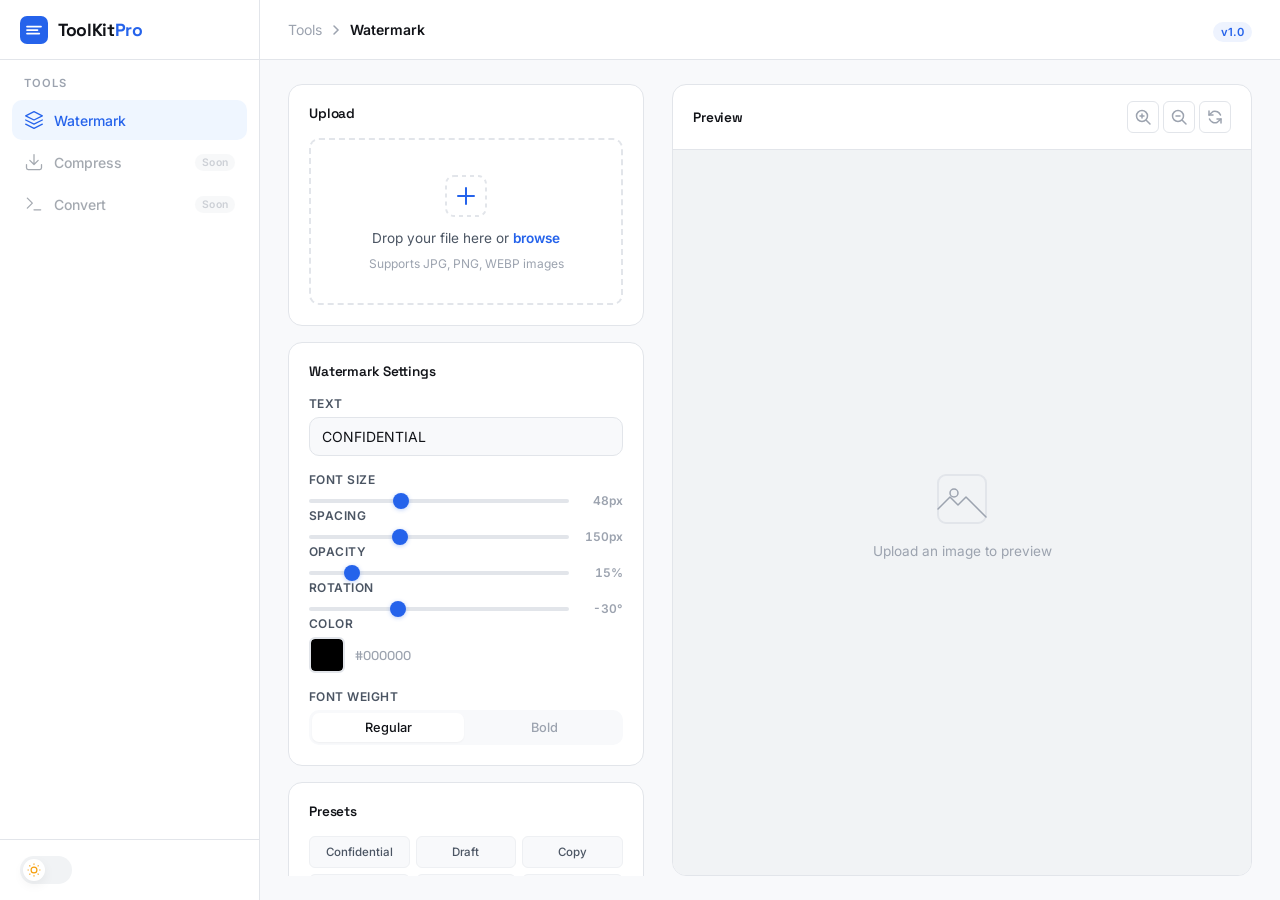
==== index.html @ 5432e4ca "Initial release: ToolKit Pro watermark dashboard - Dashboard layout with sidebar navigation for futu" ====
<!DOCTYPE html>
<html lang="en" data-theme="light">
<head>
    <meta charset="UTF-8">
    <meta name="viewport" content="width=device-width, initial-scale=1.0">
    <title>ToolKit Pro - Watermark Tool</title>
    <link rel="preconnect" href="https://fonts.googleapis.com">
    <link rel="preconnect" href="https://fonts.gstatic.com" crossorigin>
    <link href="https://fonts.googleapis.com/css2?family=Inter:wght@400;500;600;700&family=Space+Grotesk:wght@500;600;700&display=swap" rel="stylesheet">
    <link rel="stylesheet" href="styles.css">
    <link rel="icon" href="data:image/svg+xml,<svg xmlns='http://www.w3.org/2000/svg' viewBox='0 0 100 100'><text y='.9em' font-size='90'>T</text></svg>">
</head>
<body>
    <!-- Sidebar -->
    <aside class="sidebar" id="sidebar">
        <div class="sidebar-header">
            <div class="logo">
                <svg class="logo-icon" viewBox="0 0 32 32" fill="none">
                    <rect width="32" height="32" rx="8" fill="var(--accent)"/>
                    <path d="M8 12h16M8 16h12M8 20h14" stroke="#fff" stroke-width="2" stroke-linecap="round"/>
                </svg>
                <span class="logo-text">ToolKit<span class="logo-accent">Pro</span></span>
            </div>
            <button class="sidebar-toggle" id="sidebarToggle" aria-label="Toggle sidebar">
                <svg width="20" height="20" viewBox="0 0 20 20" fill="none">
                    <path d="M4 6h12M4 10h12M4 14h12" stroke="currentColor" stroke-width="1.5" stroke-linecap="round"/>
                </svg>
            </button>
        </div>

        <nav class="sidebar-nav">
            <div class="nav-section">
                <span class="nav-label">Tools</span>
                <a href="#" class="nav-item active" data-tool="watermark">
                    <svg class="nav-icon" viewBox="0 0 24 24" fill="none" stroke="currentColor" stroke-width="1.5">
                        <path d="M12 2L2 7l10 5 10-5-10-5zM2 17l10 5 10-5M2 12l10 5 10-5" stroke-linecap="round" stroke-linejoin="round"/>
                    </svg>
                    <span>Watermark</span>
                </a>
                <a href="#" class="nav-item disabled" data-tool="compress">
                    <svg class="nav-icon" viewBox="0 0 24 24" fill="none" stroke="currentColor" stroke-width="1.5">
                        <path d="M21 15v4a2 2 0 01-2 2H5a2 2 0 01-2-2v-4M7 10l5 5 5-5M12 15V3" stroke-linecap="round" stroke-linejoin="round"/>
                    </svg>
                    <span>Compress</span>
                    <span class="badge">Soon</span>
                </a>
                <a href="#" class="nav-item disabled" data-tool="convert">
                    <svg class="nav-icon" viewBox="0 0 24 24" fill="none" stroke="currentColor" stroke-width="1.5">
                        <path d="M4 17l6-6-6-6M12 19h8" stroke-linecap="round" stroke-linejoin="round"/>
                    </svg>
                    <span>Convert</span>
                    <span class="badge">Soon</span>
                </a>
            </div>
        </nav>

        <div class="sidebar-footer">
            <button class="theme-toggle" id="themeToggle" aria-label="Toggle dark mode">
                <div class="theme-toggle-track">
                    <div class="theme-toggle-thumb">
                        <svg class="sun-icon" viewBox="0 0 24 24" fill="none" stroke="currentColor" stroke-width="2">
                            <circle cx="12" cy="12" r="5"/>
                            <path d="M12 1v2M12 21v2M4.22 4.22l1.42 1.42M18.36 18.36l1.42 1.42M1 12h2M21 12h2M4.22 19.78l1.42-1.42M18.36 5.64l1.42-1.42"/>
                        </svg>
                        <svg class="moon-icon" viewBox="0 0 24 24" fill="none" stroke="currentColor" stroke-width="2">
                            <path d="M21 12.79A9 9 0 1111.21 3 7 7 0 0021 12.79z"/>
                        </svg>
                    </div>
                </div>
            </button>
        </div>
    </aside>

    <!-- Main Content -->
    <main class="main-content" id="mainContent">
        <!-- Top Bar -->
        <header class="topbar">
            <div class="topbar-left">
                <button class="mobile-menu" id="mobileMenu" aria-label="Open menu">
                    <svg width="24" height="24" viewBox="0 0 24 24" fill="none">
                        <path d="M3 7h18M3 12h18M3 17h18" stroke="currentColor" stroke-width="1.5" stroke-linecap="round"/>
                    </svg>
                </button>
                <div class="breadcrumb">
                    <span class="breadcrumb-muted">Tools</span>
                    <svg width="16" height="16" viewBox="0 0 16 16" fill="none">
                        <path d="M6 4l4 4-4 4" stroke="currentColor" stroke-width="1.5" stroke-linecap="round"/>
                    </svg>
                    <span class="breadcrumb-current">Watermark</span>
                </div>
            </div>
            <div class="topbar-right">
                <span class="version-badge">v1.0</span>
            </div>
        </header>

        <!-- Tool Content -->
        <div class="tool-content">
            <div class="tool-layout">
                <!-- Controls Panel -->
                <section class="controls-panel">
                    <div class="panel-card">
                        <h2 class="panel-title">Upload</h2>
                        <div class="upload-zone" id="uploadZone">
                            <input type="file" id="fileInput" accept="image/*,.pdf" hidden>
                            <svg class="upload-icon" viewBox="0 0 48 48" fill="none">
                                <rect x="4" y="4" width="40" height="40" rx="8" stroke="var(--border)" stroke-width="2" stroke-dasharray="4 4"/>
                                <path d="M24 16v16M16 24h16" stroke="var(--accent)" stroke-width="2" stroke-linecap="round"/>
                            </svg>
                            <p class="upload-text">Drop your file here or <span class="upload-link">browse</span></p>
                            <p class="upload-hint">Supports JPG, PNG, WEBP images</p>
                        </div>
                        <div class="file-info" id="fileInfo" style="display:none">
                            <div class="file-info-content">
                                <svg width="20" height="20" viewBox="0 0 20 20" fill="none">
                                    <rect x="3" y="1" width="14" height="18" rx="2" stroke="var(--accent)" stroke-width="1.5"/>
                                    <path d="M7 7h6M7 10h6M7 13h4" stroke="var(--text-muted)" stroke-width="1.2" stroke-linecap="round"/>
                                </svg>
                                <span class="file-name" id="fileName"></span>
                            </div>
                            <button class="file-remove" id="fileRemove" aria-label="Remove file">
                                <svg width="16" height="16" viewBox="0 0 16 16" fill="none">
                                    <path d="M4 4l8 8M12 4l-8 8" stroke="currentColor" stroke-width="1.5" stroke-linecap="round"/>
                                </svg>
                            </button>
                        </div>
                    </div>

                    <div class="panel-card">
                        <h2 class="panel-title">Watermark Settings</h2>

                        <div class="control-group">
                            <label class="control-label" for="wmText">Text</label>
                            <input type="text" id="wmText" class="control-input" value="CONFIDENTIAL" placeholder="Enter watermark text">
                        </div>

                        <div class="control-row">
                            <div class="control-group">
                                <label class="control-label" for="wmSize">Font Size</label>
                                <div class="range-wrapper">
                                    <input type="range" id="wmSize" class="control-range" min="10" max="120" value="48">
                                    <span class="range-value" id="wmSizeValue">48px</span>
                                </div>
                            </div>
                        </div>

                        <div class="control-row">
                            <div class="control-group">
                                <label class="control-label" for="wmPadding">Spacing</label>
                                <div class="range-wrapper">
                                    <input type="range" id="wmPadding" class="control-range" min="20" max="400" value="150">
                                    <span class="range-value" id="wmPaddingValue">150px</span>
                                </div>
                            </div>
                        </div>

                        <div class="control-row">
                            <div class="control-group">
                                <label class="control-label" for="wmOpacity">Opacity</label>
                                <div class="range-wrapper">
                                    <input type="range" id="wmOpacity" class="control-range" min="1" max="100" value="15">
                                    <span class="range-value" id="wmOpacityValue">15%</span>
                                </div>
                            </div>
                        </div>

                        <div class="control-row">
                            <div class="control-group">
                                <label class="control-label" for="wmRotation">Rotation</label>
                                <div class="range-wrapper">
                                    <input type="range" id="wmRotation" class="control-range" min="-90" max="90" value="-30">
                                    <span class="range-value" id="wmRotationValue">-30&#176;</span>
                                </div>
                            </div>
                        </div>

                        <div class="control-group">
                            <label class="control-label" for="wmColor">Color</label>
                            <div class="color-picker-row">
                                <input type="color" id="wmColor" class="control-color" value="#000000">
                                <span class="color-hex" id="wmColorHex">#000000</span>
                            </div>
                        </div>

                        <div class="control-group">
                            <label class="control-label">Font Weight</label>
                            <div class="toggle-group">
                                <button class="toggle-btn active" data-weight="normal">Regular</button>
                                <button class="toggle-btn" data-weight="bold">Bold</button>
                            </div>
                        </div>
                    </div>

                    <div class="panel-card">
                        <h2 class="panel-title">Presets</h2>
                        <div class="presets-grid">
                            <button class="preset-btn" data-text="CONFIDENTIAL" data-opacity="15" data-size="48">Confidential</button>
                            <button class="preset-btn" data-text="DRAFT" data-opacity="20" data-size="60">Draft</button>
                            <button class="preset-btn" data-text="COPY" data-opacity="12" data-size="40">Copy</button>
                            <button class="preset-btn" data-text="SAMPLE" data-opacity="18" data-size="50">Sample</button>
                            <button class="preset-btn" data-text="DO NOT COPY" data-opacity="15" data-size="36">Do Not Copy</button>
                            <button class="preset-btn" data-text="ORIGINAL" data-opacity="10" data-size="44">Original</button>
                        </div>
                    </div>

                    <button class="btn-primary" id="downloadBtn" disabled>
                        <svg width="18" height="18" viewBox="0 0 18 18" fill="none">
                            <path d="M9 2v10M5 8l4 4 4-4M3 14h12" stroke="currentColor" stroke-width="1.5" stroke-linecap="round" stroke-linejoin="round"/>
                        </svg>
                        Download Watermarked Image
                    </button>
                </section>

                <!-- Preview Panel -->
                <section class="preview-panel">
                    <div class="preview-header">
                        <h2 class="panel-title">Preview</h2>
                        <div class="preview-actions">
                            <button class="preview-action-btn" id="zoomIn" aria-label="Zoom in">
                                <svg width="18" height="18" viewBox="0 0 18 18" fill="none">
                                    <circle cx="8" cy="8" r="5.5" stroke="currentColor" stroke-width="1.5"/>
                                    <path d="M12.5 12.5L16 16M6 8h4M8 6v4" stroke="currentColor" stroke-width="1.5" stroke-linecap="round"/>
                                </svg>
                            </button>
                            <button class="preview-action-btn" id="zoomOut" aria-label="Zoom out">
                                <svg width="18" height="18" viewBox="0 0 18 18" fill="none">
                                    <circle cx="8" cy="8" r="5.5" stroke="currentColor" stroke-width="1.5"/>
                                    <path d="M12.5 12.5L16 16M6 8h4" stroke="currentColor" stroke-width="1.5" stroke-linecap="round"/>
                                </svg>
                            </button>
                            <button class="preview-action-btn" id="zoomReset" aria-label="Reset zoom">
                                <svg width="18" height="18" viewBox="0 0 18 18" fill="none">
                                    <path d="M3 3v4h4M15 15v-4h-4" stroke="currentColor" stroke-width="1.5" stroke-linecap="round" stroke-linejoin="round"/>
                                    <path d="M14.5 7A6 6 0 007 3.5L3 7M3.5 11A6 6 0 0011 14.5l4-3.5" stroke="currentColor" stroke-width="1.5" stroke-linecap="round" stroke-linejoin="round"/>
                                </svg>
                            </button>
                        </div>
                    </div>
                    <div class="preview-canvas-wrapper" id="previewWrapper">
                        <div class="preview-placeholder" id="previewPlaceholder">
                            <svg width="64" height="64" viewBox="0 0 64 64" fill="none">
                                <rect x="8" y="8" width="48" height="48" rx="8" stroke="var(--border)" stroke-width="2"/>
                                <circle cx="24" cy="26" r="4" stroke="var(--text-muted)" stroke-width="1.5"/>
                                <path d="M8 42l12-12 8 8 8-8 20 20" stroke="var(--text-muted)" stroke-width="1.5" stroke-linecap="round" stroke-linejoin="round"/>
                            </svg>
                            <p>Upload an image to preview</p>
                        </div>
                        <canvas id="previewCanvas" style="display:none"></canvas>
                    </div>
                </section>
            </div>
        </div>
    </main>

    <!-- Mobile overlay -->
    <div class="sidebar-overlay" id="sidebarOverlay"></div>

    <script src="app.js"></script>
</body>
</html>
---- styles.css ----
/* ============================================
   ToolKit Pro - Design System
   Typography: Inter + Space Grotesk
   Style: Minimalist, Clean, Accessible
   ============================================ */

/* --- CSS Custom Properties --- */
:root,
[data-theme="light"] {
    --bg: #FFFFFF;
    --bg-secondary: #F8F9FB;
    --bg-tertiary: #F1F3F5;
    --surface: #FFFFFF;
    --surface-hover: #F8F9FB;
    --border: #E2E5EA;
    --border-light: #EEF0F3;

    --text: #111318;
    --text-secondary: #4B5563;
    --text-muted: #9CA3AF;

    --accent: #2563EB;
    --accent-hover: #1D4ED8;
    --accent-light: #EFF6FF;
    --accent-muted: rgba(37, 99, 235, 0.08);

    --shadow-sm: 0 1px 2px rgba(0,0,0,0.04);
    --shadow-md: 0 4px 12px rgba(0,0,0,0.06);
    --shadow-lg: 0 8px 24px rgba(0,0,0,0.08);

    --radius-sm: 6px;
    --radius-md: 10px;
    --radius-lg: 14px;
    --radius-xl: 18px;

    --sidebar-width: 260px;
    --topbar-height: 60px;

    --checkerboard-light: #f0f0f0;
    --checkerboard-dark: #e0e0e0;
}

[data-theme="dark"] {
    --bg: #0F1117;
    --bg-secondary: #161820;
    --bg-tertiary: #1C1F28;
    --surface: #1C1F28;
    --surface-hover: #242733;
    --border: #2A2D38;
    --border-light: #22252E;

    --text: #F1F3F5;
    --text-secondary: #9CA3AF;
    --text-muted: #6B7280;

    --accent: #3B82F6;
    --accent-hover: #60A5FA;
    --accent-light: rgba(59, 130, 246, 0.12);
    --accent-muted: rgba(59, 130, 246, 0.06);

    --shadow-sm: 0 1px 2px rgba(0,0,0,0.2);
    --shadow-md: 0 4px 12px rgba(0,0,0,0.3);
    --shadow-lg: 0 8px 24px rgba(0,0,0,0.4);

    --checkerboard-light: #1a1d26;
    --checkerboard-dark: #15171f;
}

/* --- Reset & Base --- */
*, *::before, *::after {
    margin: 0;
    padding: 0;
    box-sizing: border-box;
}

html {
    font-size: 16px;
    -webkit-font-smoothing: antialiased;
    -moz-osx-font-smoothing: grayscale;
}

body {
    font-family: 'Inter', -apple-system, BlinkMacSystemFont, sans-serif;
    background: var(--bg);
    color: var(--text);
    display: flex;
    min-height: 100vh;
    transition: background 0.3s ease, color 0.3s ease;
    overflow-x: hidden;
}

/* --- Scrollbar --- */
::-webkit-scrollbar { width: 6px; }
::-webkit-scrollbar-track { background: transparent; }
::-webkit-scrollbar-thumb { background: var(--border); border-radius: 3px; }
::-webkit-scrollbar-thumb:hover { background: var(--text-muted); }

/* --- Sidebar --- */
.sidebar {
    width: var(--sidebar-width);
    height: 100vh;
    position: fixed;
    top: 0;
    left: 0;
    z-index: 100;
    background: var(--surface);
    border-right: 1px solid var(--border);
    display: flex;
    flex-direction: column;
    transition: transform 0.3s cubic-bezier(0.4, 0, 0.2, 1), background 0.3s ease;
}

.sidebar-header {
    height: var(--topbar-height);
    padding: 0 20px;
    display: flex;
    align-items: center;
    justify-content: space-between;
    border-bottom: 1px solid var(--border);
    flex-shrink: 0;
}

.logo {
    display: flex;
    align-items: center;
    gap: 10px;
}

.logo-icon {
    width: 28px;
    height: 28px;
    flex-shrink: 0;
}

.logo-text {
    font-family: 'Space Grotesk', sans-serif;
    font-weight: 700;
    font-size: 1.1rem;
    color: var(--text);
    letter-spacing: -0.02em;
}

.logo-accent {
    color: var(--accent);
}

.sidebar-toggle {
    display: none;
    background: none;
    border: none;
    color: var(--text-muted);
    cursor: pointer;
    padding: 4px;
    border-radius: var(--radius-sm);
    transition: color 0.2s;
}
.sidebar-toggle:hover { color: var(--text); }

/* --- Sidebar Nav --- */
.sidebar-nav {
    flex: 1;
    padding: 16px 12px;
    overflow-y: auto;
}

.nav-section {
    display: flex;
    flex-direction: column;
    gap: 2px;
}

.nav-label {
    font-size: 0.7rem;
    font-weight: 600;
    text-transform: uppercase;
    letter-spacing: 0.08em;
    color: var(--text-muted);
    padding: 0 12px;
    margin-bottom: 8px;
}

.nav-item {
    display: flex;
    align-items: center;
    gap: 10px;
    padding: 10px 12px;
    border-radius: var(--radius-md);
    color: var(--text-secondary);
    text-decoration: none;
    font-size: 0.875rem;
    font-weight: 500;
    transition: all 0.15s ease;
    position: relative;
}

.nav-item:hover {
    background: var(--surface-hover);
    color: var(--text);
}

.nav-item.active {
    background: var(--accent-light);
    color: var(--accent);
}

.nav-item.disabled {
    opacity: 0.5;
    pointer-events: none;
}

.nav-icon {
    width: 20px;
    height: 20px;
    flex-shrink: 0;
}

.badge {
    margin-left: auto;
    font-size: 0.65rem;
    font-weight: 600;
    padding: 2px 7px;
    border-radius: 20px;
    background: var(--bg-tertiary);
    color: var(--text-muted);
    letter-spacing: 0.02em;
}

/* --- Theme Toggle --- */
.sidebar-footer {
    padding: 16px 20px;
    border-top: 1px solid var(--border);
    flex-shrink: 0;
}

.theme-toggle {
    background: none;
    border: none;
    cursor: pointer;
    padding: 0;
    display: flex;
    align-items: center;
}

.theme-toggle-track {
    width: 52px;
    height: 28px;
    background: var(--bg-tertiary);
    border-radius: 14px;
    padding: 3px;
    transition: background 0.3s ease;
    position: relative;
}

.theme-toggle-thumb {
    width: 22px;
    height: 22px;
    background: var(--surface);
    border-radius: 50%;
    box-shadow: var(--shadow-md);
    transition: transform 0.4s cubic-bezier(0.34, 1.56, 0.64, 1);
    display: flex;
    align-items: center;
    justify-content: center;
    position: relative;
}

[data-theme="dark"] .theme-toggle-thumb {
    transform: translateX(24px);
}

[data-theme="dark"] .theme-toggle-track {
    background: var(--accent-light);
}

.sun-icon, .moon-icon {
    width: 14px;
    height: 14px;
    position: absolute;
    transition: opacity 0.3s ease, transform 0.4s cubic-bezier(0.34, 1.56, 0.64, 1);
}

.sun-icon {
    color: #F59E0B;
    opacity: 1;
    transform: rotate(0deg) scale(1);
}

.moon-icon {
    color: #3B82F6;
    opacity: 0;
    transform: rotate(-90deg) scale(0.5);
}

[data-theme="dark"] .sun-icon {
    opacity: 0;
    transform: rotate(90deg) scale(0.5);
}

[data-theme="dark"] .moon-icon {
    opacity: 1;
    transform: rotate(0deg) scale(1);
}

/* --- Main Content --- */
.main-content {
    flex: 1;
    margin-left: var(--sidebar-width);
    min-height: 100vh;
    display: flex;
    flex-direction: column;
    transition: margin-left 0.3s cubic-bezier(0.4, 0, 0.2, 1);
}

/* --- Top Bar --- */
.topbar {
    height: var(--topbar-height);
    padding: 0 28px;
    display: flex;
    align-items: center;
    justify-content: space-between;
    border-bottom: 1px solid var(--border);
    background: var(--surface);
    flex-shrink: 0;
    position: sticky;
    top: 0;
    z-index: 50;
    transition: background 0.3s ease;
}

.topbar-left {
    display: flex;
    align-items: center;
    gap: 12px;
}

.mobile-menu {
    display: none;
    background: none;
    border: none;
    color: var(--text);
    cursor: pointer;
    padding: 4px;
}

.breadcrumb {
    display: flex;
    align-items: center;
    gap: 6px;
    font-size: 0.875rem;
}

.breadcrumb-muted { color: var(--text-muted); }
.breadcrumb-current { color: var(--text); font-weight: 600; }
.breadcrumb svg { color: var(--text-muted); }

.version-badge {
    font-size: 0.7rem;
    font-weight: 600;
    padding: 3px 8px;
    border-radius: 20px;
    background: var(--accent-muted);
    color: var(--accent);
}

/* --- Tool Content --- */
.tool-content {
    flex: 1;
    padding: 24px 28px;
    background: var(--bg-secondary);
    transition: background 0.3s ease;
}

.tool-layout {
    display: grid;
    grid-template-columns: 360px 1fr;
    gap: 24px;
    max-width: 1440px;
    height: calc(100vh - var(--topbar-height) - 48px);
}

/* --- Panels --- */
.controls-panel {
    display: flex;
    flex-direction: column;
    gap: 16px;
    overflow-y: auto;
    padding-right: 4px;
}

.panel-card {
    background: var(--surface);
    border: 1px solid var(--border);
    border-radius: var(--radius-lg);
    padding: 20px;
    transition: background 0.3s ease, border-color 0.3s ease;
}

.panel-title {
    font-family: 'Space Grotesk', sans-serif;
    font-size: 0.85rem;
    font-weight: 600;
    color: var(--text);
    margin-bottom: 16px;
    letter-spacing: -0.01em;
}

/* --- Upload Zone --- */
.upload-zone {
    border: 2px dashed var(--border);
    border-radius: var(--radius-md);
    padding: 32px 20px;
    text-align: center;
    cursor: pointer;
    transition: all 0.2s ease;
    display: flex;
    flex-direction: column;
    align-items: center;
    gap: 10px;
}

.upload-zone:hover,
.upload-zone.drag-over {
    border-color: var(--accent);
    background: var(--accent-muted);
}

.upload-icon {
    width: 48px;
    height: 48px;
}

.upload-text {
    font-size: 0.85rem;
    color: var(--text-secondary);
}

.upload-link {
    color: var(--accent);
    font-weight: 600;
    cursor: pointer;
}

.upload-hint {
    font-size: 0.75rem;
    color: var(--text-muted);
}

/* --- File Info --- */
.file-info {
    display: flex;
    align-items: center;
    justify-content: space-between;
    padding: 12px 14px;
    background: var(--bg-secondary);
    border-radius: var(--radius-md);
    margin-top: 12px;
}

.file-info-content {
    display: flex;
    align-items: center;
    gap: 8px;
}

.file-name {
    font-size: 0.8rem;
    font-weight: 500;
    color: var(--text);
    max-width: 200px;
    overflow: hidden;
    text-overflow: ellipsis;
    white-space: nowrap;
}

.file-remove {
    background: none;
    border: none;
    color: var(--text-muted);
    cursor: pointer;
    padding: 4px;
    border-radius: var(--radius-sm);
    transition: color 0.15s;
    display: flex;
}
.file-remove:hover { color: var(--text); }

/* --- Controls --- */
.control-group {
    margin-bottom: 16px;
}

.control-group:last-child {
    margin-bottom: 0;
}

.control-label {
    display: block;
    font-size: 0.75rem;
    font-weight: 600;
    color: var(--text-secondary);
    margin-bottom: 6px;
    text-transform: uppercase;
    letter-spacing: 0.04em;
}

.control-input {
    width: 100%;
    padding: 10px 12px;
    font-size: 0.875rem;
    font-family: 'Inter', sans-serif;
    color: var(--text);
    background: var(--bg-secondary);
    border: 1px solid var(--border);
    border-radius: var(--radius-md);
    outline: none;
    transition: border-color 0.15s ease, box-shadow 0.15s ease;
}

.control-input:focus {
    border-color: var(--accent);
    box-shadow: 0 0 0 3px var(--accent-muted);
}

.control-input::placeholder {
    color: var(--text-muted);
}

/* --- Range Slider --- */
.range-wrapper {
    display: flex;
    align-items: center;
    gap: 12px;
}

.control-range {
    flex: 1;
    -webkit-appearance: none;
    appearance: none;
    height: 4px;
    background: var(--border);
    border-radius: 2px;
    outline: none;
    cursor: pointer;
}

.control-range::-webkit-slider-thumb {
    -webkit-appearance: none;
    width: 16px;
    height: 16px;
    border-radius: 50%;
    background: var(--accent);
    cursor: pointer;
    box-shadow: 0 1px 4px rgba(37, 99, 235, 0.3);
    transition: transform 0.15s ease;
}

.control-range::-webkit-slider-thumb:hover {
    transform: scale(1.15);
}

.control-range::-moz-range-thumb {
    width: 16px;
    height: 16px;
    border-radius: 50%;
    background: var(--accent);
    cursor: pointer;
    border: none;
    box-shadow: 0 1px 4px rgba(37, 99, 235, 0.3);
}

.range-value {
    font-size: 0.75rem;
    font-weight: 600;
    color: var(--text-muted);
    min-width: 42px;
    text-align: right;
    font-variant-numeric: tabular-nums;
}

/* --- Color Picker --- */
.color-picker-row {
    display: flex;
    align-items: center;
    gap: 10px;
}

.control-color {
    -webkit-appearance: none;
    appearance: none;
    width: 36px;
    height: 36px;
    border: 2px solid var(--border);
    border-radius: var(--radius-sm);
    cursor: pointer;
    padding: 0;
    background: none;
}

.control-color::-webkit-color-swatch-wrapper { padding: 0; }
.control-color::-webkit-color-swatch {
    border: none;
    border-radius: 4px;
}
.control-color::-moz-color-swatch {
    border: none;
    border-radius: 4px;
}

.color-hex {
    font-size: 0.8rem;
    font-weight: 500;
    color: var(--text-muted);
    font-family: 'Space Grotesk', monospace;
}

/* --- Toggle Group --- */
.toggle-group {
    display: flex;
    gap: 4px;
    background: var(--bg-secondary);
    padding: 3px;
    border-radius: var(--radius-md);
}

.toggle-btn {
    flex: 1;
    padding: 7px 14px;
    font-size: 0.8rem;
    font-weight: 500;
    font-family: 'Inter', sans-serif;
    color: var(--text-muted);
    background: none;
    border: none;
    border-radius: 7px;
    cursor: pointer;
    transition: all 0.15s ease;
}

.toggle-btn.active {
    background: var(--surface);
    color: var(--text);
    box-shadow: var(--shadow-sm);
}

.toggle-btn:hover:not(.active) {
    color: var(--text-secondary);
}

/* --- Presets --- */
.presets-grid {
    display: grid;
    grid-template-columns: repeat(3, 1fr);
    gap: 6px;
}

.preset-btn {
    padding: 8px 4px;
    font-size: 0.72rem;
    font-weight: 500;
    font-family: 'Inter', sans-serif;
    color: var(--text-secondary);
    background: var(--bg-secondary);
    border: 1px solid var(--border-light);
    border-radius: var(--radius-sm);
    cursor: pointer;
    transition: all 0.15s ease;
    white-space: nowrap;
}

.preset-btn:hover {
    border-color: var(--accent);
    color: var(--accent);
    background: var(--accent-muted);
}

/* --- Primary Button --- */
.btn-primary {
    width: 100%;
    padding: 14px 20px;
    font-size: 0.875rem;
    font-weight: 600;
    font-family: 'Inter', sans-serif;
    color: #FFFFFF;
    background: var(--accent);
    border: none;
    border-radius: var(--radius-md);
    cursor: pointer;
    display: flex;
    align-items: center;
    justify-content: center;
    gap: 8px;
    transition: all 0.2s ease;
    box-shadow: 0 2px 8px rgba(37, 99, 235, 0.25);
}

.btn-primary:hover:not(:disabled) {
    background: var(--accent-hover);
    box-shadow: 0 4px 14px rgba(37, 99, 235, 0.35);
    transform: translateY(-1px);
}

.btn-primary:active:not(:disabled) {
    transform: translateY(0);
}

.btn-primary:disabled {
    opacity: 0.4;
    cursor: not-allowed;
    box-shadow: none;
}

/* --- Preview Panel --- */
.preview-panel {
    background: var(--surface);
    border: 1px solid var(--border);
    border-radius: var(--radius-lg);
    display: flex;
    flex-direction: column;
    overflow: hidden;
    transition: background 0.3s ease, border-color 0.3s ease;
}

.preview-header {
    display: flex;
    align-items: center;
    justify-content: space-between;
    padding: 16px 20px;
    border-bottom: 1px solid var(--border);
}

.preview-header .panel-title {
    margin-bottom: 0;
}

.preview-actions {
    display: flex;
    gap: 4px;
}

.preview-action-btn {
    padding: 6px;
    background: none;
    border: 1px solid var(--border);
    border-radius: var(--radius-sm);
    color: var(--text-muted);
    cursor: pointer;
    display: flex;
    transition: all 0.15s ease;
}

.preview-action-btn:hover {
    color: var(--text);
    border-color: var(--text-muted);
}

.preview-canvas-wrapper {
    flex: 1;
    display: flex;
    align-items: center;
    justify-content: center;
    overflow: auto;
    background: var(--bg-tertiary);
    position: relative;
    min-height: 300px;
}

.preview-placeholder {
    display: flex;
    flex-direction: column;
    align-items: center;
    gap: 12px;
    color: var(--text-muted);
    font-size: 0.85rem;
}

#previewCanvas {
    max-width: 100%;
    max-height: 100%;
    object-fit: contain;
    transition: transform 0.2s ease;
}

/* --- Mobile Overlay --- */
.sidebar-overlay {
    display: none;
    position: fixed;
    inset: 0;
    background: rgba(0,0,0,0.4);
    z-index: 90;
    backdrop-filter: blur(2px);
}

.sidebar-overlay.active {
    display: block;
}

/* --- Responsive --- */
@media (max-width: 1100px) {
    .tool-layout {
        grid-template-columns: 320px 1fr;
    }
}

@media (max-width: 900px) {
    .tool-layout {
        grid-template-columns: 1fr;
        height: auto;
    }

    .preview-panel {
        min-height: 400px;
    }
}

@media (max-width: 768px) {
    .sidebar {
        transform: translateX(-100%);
    }

    .sidebar.open {
        transform: translateX(0);
    }

    .sidebar-overlay.active {
        display: block;
    }

    .main-content {
        margin-left: 0;
    }

    .mobile-menu {
        display: flex;
    }

    .tool-content {
        padding: 16px;
    }

    .topbar {
        padding: 0 16px;
    }

    .tool-layout {
        gap: 16px;
    }
}

@media (max-width: 480px) {
    .presets-grid {
        grid-template-columns: repeat(2, 1fr);
    }
}

/* --- Animations --- */
@keyframes fadeIn {
    from { opacity: 0; transform: translateY(8px); }
    to { opacity: 1; transform: translateY(0); }
}

.panel-card {
    animation: fadeIn 0.3s ease both;
}

.panel-card:nth-child(2) { animation-delay: 0.05s; }
.panel-card:nth-child(3) { animation-delay: 0.1s; }
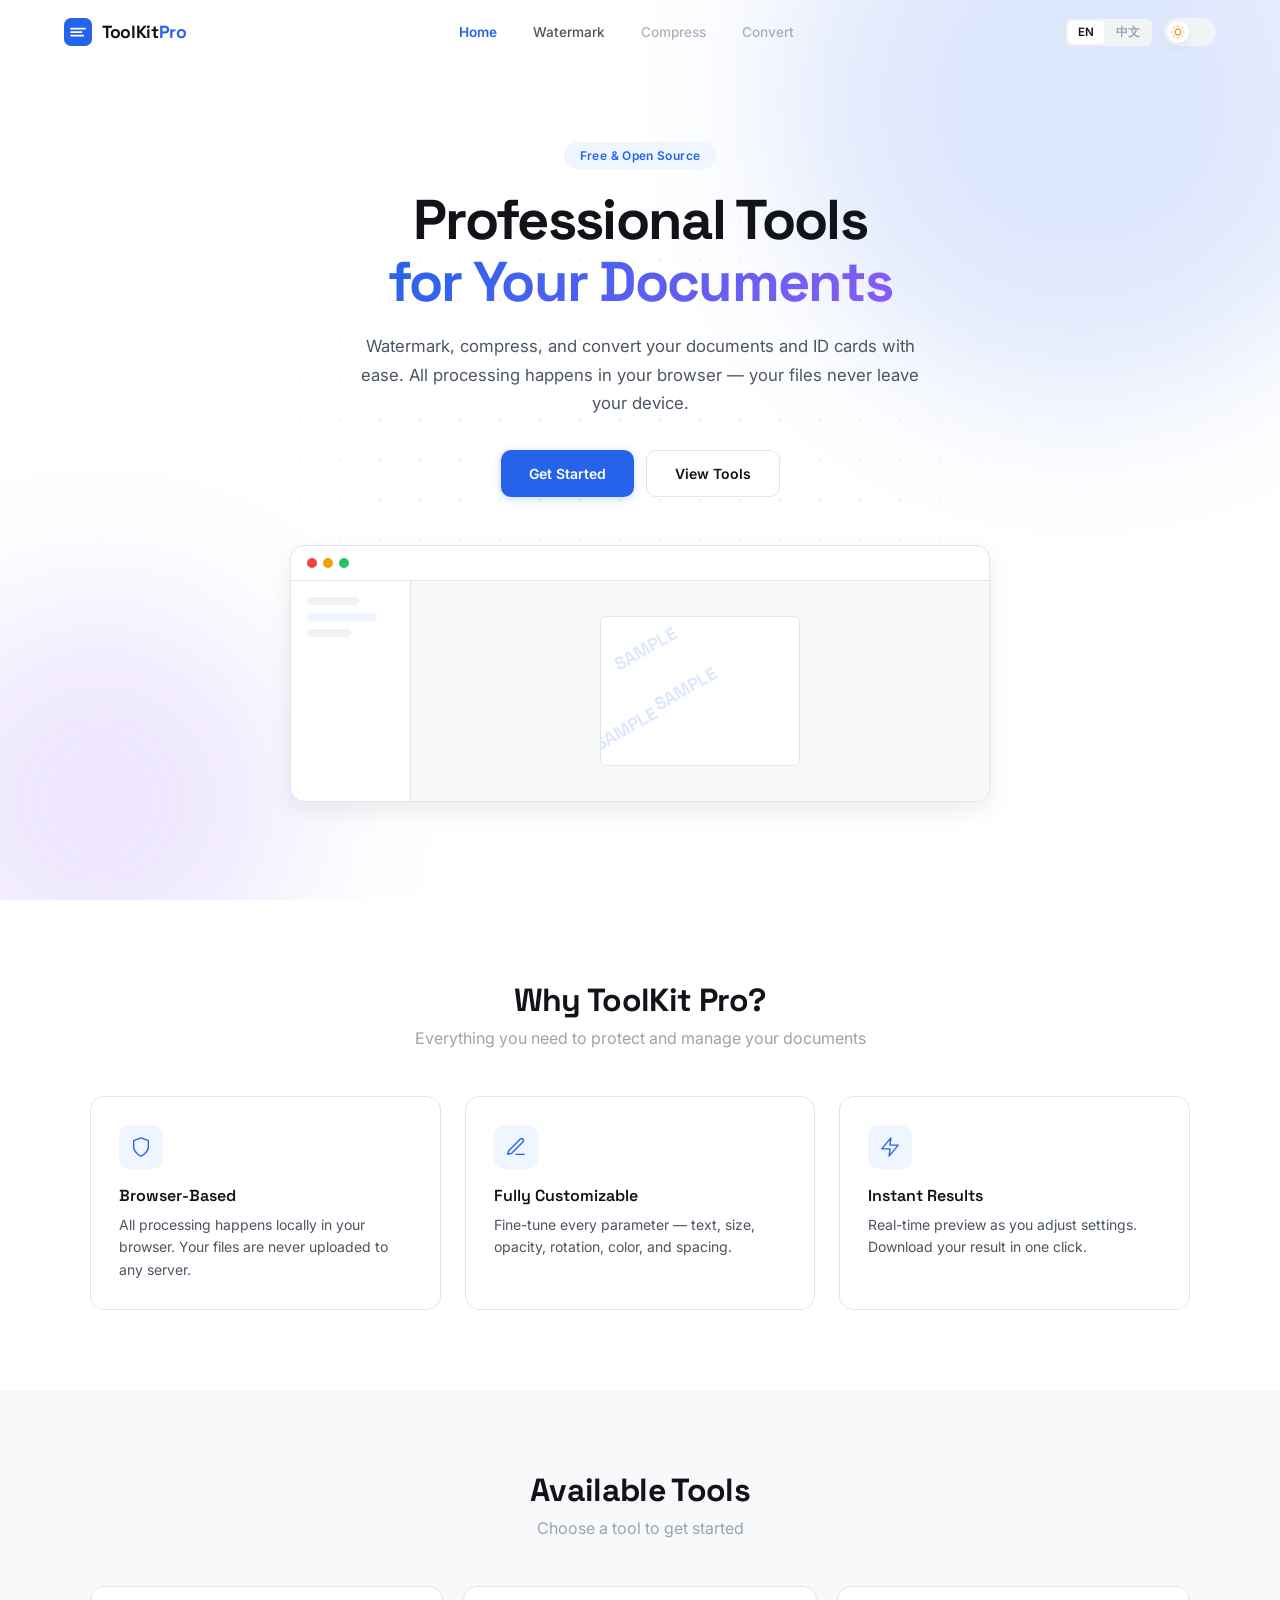
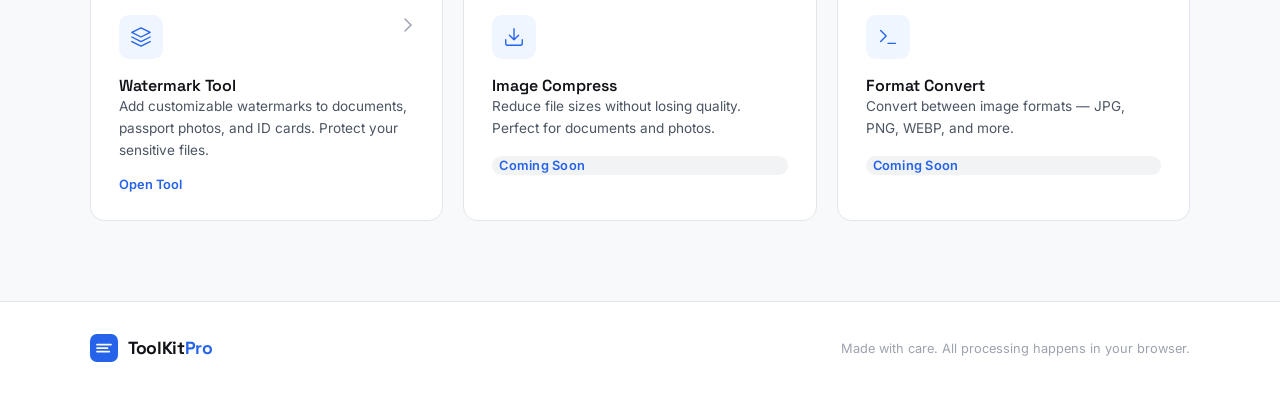
==== commit 11daee2f: "Add homepage, i18n (EN/zh-TW), responsive design, iOS download fix - New homepage with hero section," ====
--- a/index.html
+++ b/index.html
@@ -3,258 +3,255 @@
 <head>
     <meta charset="UTF-8">
     <meta name="viewport" content="width=device-width, initial-scale=1.0">
-    <title>ToolKit Pro - Watermark Tool</title>
+    <title>ToolKit Pro - Professional Document Tools</title>
     <link rel="preconnect" href="https://fonts.googleapis.com">
     <link rel="preconnect" href="https://fonts.gstatic.com" crossorigin>
     <link href="https://fonts.googleapis.com/css2?family=Inter:wght@400;500;600;700&family=Space+Grotesk:wght@500;600;700&display=swap" rel="stylesheet">
     <link rel="stylesheet" href="styles.css">
     <link rel="icon" href="data:image/svg+xml,<svg xmlns='http://www.w3.org/2000/svg' viewBox='0 0 100 100'><text y='.9em' font-size='90'>T</text></svg>">
 </head>
-<body>
-    <!-- Sidebar -->
-    <aside class="sidebar" id="sidebar">
-        <div class="sidebar-header">
-            <div class="logo">
+<body class="home-page">
+
+    <!-- Navbar -->
+    <nav class="navbar" id="navbar">
+        <div class="navbar-inner">
+            <a href="index.html" class="logo">
                 <svg class="logo-icon" viewBox="0 0 32 32" fill="none">
                     <rect width="32" height="32" rx="8" fill="var(--accent)"/>
                     <path d="M8 12h16M8 16h12M8 20h14" stroke="#fff" stroke-width="2" stroke-linecap="round"/>
                 </svg>
                 <span class="logo-text">ToolKit<span class="logo-accent">Pro</span></span>
-            </div>
-            <button class="sidebar-toggle" id="sidebarToggle" aria-label="Toggle sidebar">
-                <svg width="20" height="20" viewBox="0 0 20 20" fill="none">
-                    <path d="M4 6h12M4 10h12M4 14h12" stroke="currentColor" stroke-width="1.5" stroke-linecap="round"/>
-                </svg>
-            </button>
-        </div>
-
-        <nav class="sidebar-nav">
-            <div class="nav-section">
-                <span class="nav-label">Tools</span>
-                <a href="#" class="nav-item active" data-tool="watermark">
-                    <svg class="nav-icon" viewBox="0 0 24 24" fill="none" stroke="currentColor" stroke-width="1.5">
-                        <path d="M12 2L2 7l10 5 10-5-10-5zM2 17l10 5 10-5M2 12l10 5 10-5" stroke-linecap="round" stroke-linejoin="round"/>
-                    </svg>
-                    <span>Watermark</span>
-                </a>
-                <a href="#" class="nav-item disabled" data-tool="compress">
-                    <svg class="nav-icon" viewBox="0 0 24 24" fill="none" stroke="currentColor" stroke-width="1.5">
-                        <path d="M21 15v4a2 2 0 01-2 2H5a2 2 0 01-2-2v-4M7 10l5 5 5-5M12 15V3" stroke-linecap="round" stroke-linejoin="round"/>
-                    </svg>
-                    <span>Compress</span>
-                    <span class="badge">Soon</span>
-                </a>
-                <a href="#" class="nav-item disabled" data-tool="convert">
-                    <svg class="nav-icon" viewBox="0 0 24 24" fill="none" stroke="currentColor" stroke-width="1.5">
-                        <path d="M4 17l6-6-6-6M12 19h8" stroke-linecap="round" stroke-linejoin="round"/>
-                    </svg>
-                    <span>Convert</span>
-                    <span class="badge">Soon</span>
-                </a>
-            </div>
-        </nav>
-
-        <div class="sidebar-footer">
-            <button class="theme-toggle" id="themeToggle" aria-label="Toggle dark mode">
-                <div class="theme-toggle-track">
-                    <div class="theme-toggle-thumb">
-                        <svg class="sun-icon" viewBox="0 0 24 24" fill="none" stroke="currentColor" stroke-width="2">
-                            <circle cx="12" cy="12" r="5"/>
-                            <path d="M12 1v2M12 21v2M4.22 4.22l1.42 1.42M18.36 18.36l1.42 1.42M1 12h2M21 12h2M4.22 19.78l1.42-1.42M18.36 5.64l1.42-1.42"/>
-                        </svg>
-                        <svg class="moon-icon" viewBox="0 0 24 24" fill="none" stroke="currentColor" stroke-width="2">
-                            <path d="M21 12.79A9 9 0 1111.21 3 7 7 0 0021 12.79z"/>
-                        </svg>
-                    </div>
-                </div>
-            </button>
-        </div>
-    </aside>
-
-    <!-- Main Content -->
-    <main class="main-content" id="mainContent">
-        <!-- Top Bar -->
-        <header class="topbar">
-            <div class="topbar-left">
-                <button class="mobile-menu" id="mobileMenu" aria-label="Open menu">
+            </a>
+
+            <div class="navbar-links" id="navLinks">
+                <a href="index.html" class="nav-link active" data-i18n="nav.home">Home</a>
+                <a href="watermark.html" class="nav-link" data-i18n="nav.watermark">Watermark</a>
+                <a href="#tools" class="nav-link nav-link-disabled" data-i18n="nav.compress">Compress</a>
+                <a href="#tools" class="nav-link nav-link-disabled" data-i18n="nav.convert">Convert</a>
+            </div>
+
+            <div class="navbar-actions">
+                <div class="lang-switcher">
+                    <button class="lang-btn active" data-lang="en">EN</button>
+                    <button class="lang-btn" data-lang="zh-TW">中文</button>
+                </div>
+
+                <button class="theme-toggle" aria-label="Toggle dark mode">
+                    <div class="theme-toggle-track">
+                        <div class="theme-toggle-thumb">
+                            <svg class="sun-icon" viewBox="0 0 24 24" fill="none" stroke="currentColor" stroke-width="2">
+                                <circle cx="12" cy="12" r="5"/>
+                                <path d="M12 1v2M12 21v2M4.22 4.22l1.42 1.42M18.36 18.36l1.42 1.42M1 12h2M21 12h2M4.22 19.78l1.42-1.42M18.36 5.64l1.42-1.42"/>
+                            </svg>
+                            <svg class="moon-icon" viewBox="0 0 24 24" fill="none" stroke="currentColor" stroke-width="2">
+                                <path d="M21 12.79A9 9 0 1111.21 3 7 7 0 0021 12.79z"/>
+                            </svg>
+                        </div>
+                    </div>
+                </button>
+
+                <button class="mobile-nav-toggle" id="mobileNavToggle" aria-label="Toggle menu">
                     <svg width="24" height="24" viewBox="0 0 24 24" fill="none">
                         <path d="M3 7h18M3 12h18M3 17h18" stroke="currentColor" stroke-width="1.5" stroke-linecap="round"/>
                     </svg>
                 </button>
-                <div class="breadcrumb">
-                    <span class="breadcrumb-muted">Tools</span>
-                    <svg width="16" height="16" viewBox="0 0 16 16" fill="none">
-                        <path d="M6 4l4 4-4 4" stroke="currentColor" stroke-width="1.5" stroke-linecap="round"/>
+            </div>
+        </div>
+    </nav>
+
+    <!-- Hero Section -->
+    <section class="hero">
+        <div class="hero-bg">
+            <div class="hero-glow hero-glow-1"></div>
+            <div class="hero-glow hero-glow-2"></div>
+            <div class="hero-grid"></div>
+        </div>
+        <div class="hero-content anim-fade-up">
+            <span class="hero-tag" data-i18n="home.hero.tag">Free & Open Source</span>
+            <h1 class="hero-title">
+                <span data-i18n="home.hero.title1">Professional Tools</span><br>
+                <span class="hero-title-accent" data-i18n="home.hero.title2">for Your Documents</span>
+            </h1>
+            <p class="hero-desc" data-i18n="home.hero.desc">
+                Watermark, compress, and convert your documents and ID cards with ease. All processing happens in your browser &mdash; your files never leave your device.
+            </p>
+            <div class="hero-actions">
+                <a href="watermark.html" class="btn-primary hero-btn" data-i18n="home.hero.cta">Get Started</a>
+                <a href="#tools" class="btn-secondary hero-btn" data-i18n="home.hero.cta2">View Tools</a>
+            </div>
+        </div>
+        <div class="hero-mockup anim-fade-up anim-delay-1">
+            <div class="mockup-window">
+                <div class="mockup-dots">
+                    <span></span><span></span><span></span>
+                </div>
+                <div class="mockup-body">
+                    <div class="mockup-sidebar">
+                        <div class="mockup-line w60"></div>
+                        <div class="mockup-line w80 active"></div>
+                        <div class="mockup-line w50"></div>
+                    </div>
+                    <div class="mockup-main">
+                        <div class="mockup-img">
+                            <div class="mockup-watermark">SAMPLE</div>
+                            <div class="mockup-watermark wm2">SAMPLE</div>
+                            <div class="mockup-watermark wm3">SAMPLE</div>
+                        </div>
+                    </div>
+                </div>
+            </div>
+        </div>
+    </section>
+
+    <!-- Features Section -->
+    <section class="features-section" id="features">
+        <div class="section-container">
+            <div class="section-header anim-fade-up">
+                <h2 class="section-title" data-i18n="home.features.title">Why ToolKit Pro?</h2>
+                <p class="section-subtitle" data-i18n="home.features.subtitle">Everything you need to protect and manage your documents</p>
+            </div>
+            <div class="features-grid">
+                <div class="feature-card anim-fade-up">
+                    <div class="feature-icon">
+                        <svg viewBox="0 0 24 24" fill="none" stroke="var(--accent)" stroke-width="1.5">
+                            <path d="M12 22s8-4 8-10V5l-8-3-8 3v7c0 6 8 10 8 10z" stroke-linecap="round" stroke-linejoin="round"/>
+                        </svg>
+                    </div>
+                    <h3 class="feature-title" data-i18n="home.feat1.title">Browser-Based</h3>
+                    <p class="feature-desc" data-i18n="home.feat1.desc">All processing happens locally in your browser. Your files are never uploaded to any server.</p>
+                </div>
+                <div class="feature-card anim-fade-up anim-delay-1">
+                    <div class="feature-icon">
+                        <svg viewBox="0 0 24 24" fill="none" stroke="var(--accent)" stroke-width="1.5">
+                            <path d="M12 20h9M16.5 3.5a2.12 2.12 0 013 3L7 19l-4 1 1-4L16.5 3.5z" stroke-linecap="round" stroke-linejoin="round"/>
+                        </svg>
+                    </div>
+                    <h3 class="feature-title" data-i18n="home.feat2.title">Fully Customizable</h3>
+                    <p class="feature-desc" data-i18n="home.feat2.desc">Fine-tune every parameter &mdash; text, size, opacity, rotation, color, and spacing.</p>
+                </div>
+                <div class="feature-card anim-fade-up anim-delay-2">
+                    <div class="feature-icon">
+                        <svg viewBox="0 0 24 24" fill="none" stroke="var(--accent)" stroke-width="1.5">
+                            <path d="M13 2L3 14h9l-1 8 10-12h-9l1-8z" stroke-linecap="round" stroke-linejoin="round"/>
+                        </svg>
+                    </div>
+                    <h3 class="feature-title" data-i18n="home.feat3.title">Instant Results</h3>
+                    <p class="feature-desc" data-i18n="home.feat3.desc">Real-time preview as you adjust settings. Download your result in one click.</p>
+                </div>
+            </div>
+        </div>
+    </section>
+
+    <!-- Tools Section -->
+    <section class="tools-section" id="tools">
+        <div class="section-container">
+            <div class="section-header anim-fade-up">
+                <h2 class="section-title" data-i18n="home.tools.title">Available Tools</h2>
+                <p class="section-subtitle" data-i18n="home.tools.subtitle">Choose a tool to get started</p>
+            </div>
+            <div class="tools-grid">
+                <a href="watermark.html" class="tool-card tool-card-active anim-fade-up">
+                    <div class="tool-card-icon">
+                        <svg viewBox="0 0 24 24" fill="none" stroke="currentColor" stroke-width="1.5">
+                            <path d="M12 2L2 7l10 5 10-5-10-5zM2 17l10 5 10-5M2 12l10 5 10-5" stroke-linecap="round" stroke-linejoin="round"/>
+                        </svg>
+                    </div>
+                    <div class="tool-card-body">
+                        <h3 class="tool-card-title" data-i18n="home.tool.watermark.title">Watermark Tool</h3>
+                        <p class="tool-card-desc" data-i18n="home.tool.watermark.desc">Add customizable watermarks to documents, passport photos, and ID cards. Protect your sensitive files.</p>
+                    </div>
+                    <span class="tool-card-cta" data-i18n="home.tool.watermark.cta">Open Tool</span>
+                    <svg class="tool-card-arrow" width="20" height="20" viewBox="0 0 20 20" fill="none">
+                        <path d="M7 4l6 6-6 6" stroke="currentColor" stroke-width="1.5" stroke-linecap="round"/>
                     </svg>
-                    <span class="breadcrumb-current">Watermark</span>
-                </div>
-            </div>
-            <div class="topbar-right">
-                <span class="version-badge">v1.0</span>
-            </div>
-        </header>
-
-        <!-- Tool Content -->
-        <div class="tool-content">
-            <div class="tool-layout">
-                <!-- Controls Panel -->
-                <section class="controls-panel">
-                    <div class="panel-card">
-                        <h2 class="panel-title">Upload</h2>
-                        <div class="upload-zone" id="uploadZone">
-                            <input type="file" id="fileInput" accept="image/*,.pdf" hidden>
-                            <svg class="upload-icon" viewBox="0 0 48 48" fill="none">
-                                <rect x="4" y="4" width="40" height="40" rx="8" stroke="var(--border)" stroke-width="2" stroke-dasharray="4 4"/>
-                                <path d="M24 16v16M16 24h16" stroke="var(--accent)" stroke-width="2" stroke-linecap="round"/>
-                            </svg>
-                            <p class="upload-text">Drop your file here or <span class="upload-link">browse</span></p>
-                            <p class="upload-hint">Supports JPG, PNG, WEBP images</p>
-                        </div>
-                        <div class="file-info" id="fileInfo" style="display:none">
-                            <div class="file-info-content">
-                                <svg width="20" height="20" viewBox="0 0 20 20" fill="none">
-                                    <rect x="3" y="1" width="14" height="18" rx="2" stroke="var(--accent)" stroke-width="1.5"/>
-                                    <path d="M7 7h6M7 10h6M7 13h4" stroke="var(--text-muted)" stroke-width="1.2" stroke-linecap="round"/>
-                                </svg>
-                                <span class="file-name" id="fileName"></span>
-                            </div>
-                            <button class="file-remove" id="fileRemove" aria-label="Remove file">
-                                <svg width="16" height="16" viewBox="0 0 16 16" fill="none">
-                                    <path d="M4 4l8 8M12 4l-8 8" stroke="currentColor" stroke-width="1.5" stroke-linecap="round"/>
-                                </svg>
-                            </button>
-                        </div>
-                    </div>
-
-                    <div class="panel-card">
-                        <h2 class="panel-title">Watermark Settings</h2>
-
-                        <div class="control-group">
-                            <label class="control-label" for="wmText">Text</label>
-                            <input type="text" id="wmText" class="control-input" value="CONFIDENTIAL" placeholder="Enter watermark text">
-                        </div>
-
-                        <div class="control-row">
-                            <div class="control-group">
-                                <label class="control-label" for="wmSize">Font Size</label>
-                                <div class="range-wrapper">
-                                    <input type="range" id="wmSize" class="control-range" min="10" max="120" value="48">
-                                    <span class="range-value" id="wmSizeValue">48px</span>
-                                </div>
-                            </div>
-                        </div>
-
-                        <div class="control-row">
-                            <div class="control-group">
-                                <label class="control-label" for="wmPadding">Spacing</label>
-                                <div class="range-wrapper">
-                                    <input type="range" id="wmPadding" class="control-range" min="20" max="400" value="150">
-                                    <span class="range-value" id="wmPaddingValue">150px</span>
-                                </div>
-                            </div>
-                        </div>
-
-                        <div class="control-row">
-                            <div class="control-group">
-                                <label class="control-label" for="wmOpacity">Opacity</label>
-                                <div class="range-wrapper">
-                                    <input type="range" id="wmOpacity" class="control-range" min="1" max="100" value="15">
-                                    <span class="range-value" id="wmOpacityValue">15%</span>
-                                </div>
-                            </div>
-                        </div>
-
-                        <div class="control-row">
-                            <div class="control-group">
-                                <label class="control-label" for="wmRotation">Rotation</label>
-                                <div class="range-wrapper">
-                                    <input type="range" id="wmRotation" class="control-range" min="-90" max="90" value="-30">
-                                    <span class="range-value" id="wmRotationValue">-30&#176;</span>
-                                </div>
-                            </div>
-                        </div>
-
-                        <div class="control-group">
-                            <label class="control-label" for="wmColor">Color</label>
-                            <div class="color-picker-row">
-                                <input type="color" id="wmColor" class="control-color" value="#000000">
-                                <span class="color-hex" id="wmColorHex">#000000</span>
-                            </div>
-                        </div>
-
-                        <div class="control-group">
-                            <label class="control-label">Font Weight</label>
-                            <div class="toggle-group">
-                                <button class="toggle-btn active" data-weight="normal">Regular</button>
-                                <button class="toggle-btn" data-weight="bold">Bold</button>
-                            </div>
-                        </div>
-                    </div>
-
-                    <div class="panel-card">
-                        <h2 class="panel-title">Presets</h2>
-                        <div class="presets-grid">
-                            <button class="preset-btn" data-text="CONFIDENTIAL" data-opacity="15" data-size="48">Confidential</button>
-                            <button class="preset-btn" data-text="DRAFT" data-opacity="20" data-size="60">Draft</button>
-                            <button class="preset-btn" data-text="COPY" data-opacity="12" data-size="40">Copy</button>
-                            <button class="preset-btn" data-text="SAMPLE" data-opacity="18" data-size="50">Sample</button>
-                            <button class="preset-btn" data-text="DO NOT COPY" data-opacity="15" data-size="36">Do Not Copy</button>
-                            <button class="preset-btn" data-text="ORIGINAL" data-opacity="10" data-size="44">Original</button>
-                        </div>
-                    </div>
-
-                    <button class="btn-primary" id="downloadBtn" disabled>
-                        <svg width="18" height="18" viewBox="0 0 18 18" fill="none">
-                            <path d="M9 2v10M5 8l4 4 4-4M3 14h12" stroke="currentColor" stroke-width="1.5" stroke-linecap="round" stroke-linejoin="round"/>
-                        </svg>
-                        Download Watermarked Image
-                    </button>
-                </section>
-
-                <!-- Preview Panel -->
-                <section class="preview-panel">
-                    <div class="preview-header">
-                        <h2 class="panel-title">Preview</h2>
-                        <div class="preview-actions">
-                            <button class="preview-action-btn" id="zoomIn" aria-label="Zoom in">
-                                <svg width="18" height="18" viewBox="0 0 18 18" fill="none">
-                                    <circle cx="8" cy="8" r="5.5" stroke="currentColor" stroke-width="1.5"/>
-                                    <path d="M12.5 12.5L16 16M6 8h4M8 6v4" stroke="currentColor" stroke-width="1.5" stroke-linecap="round"/>
-                                </svg>
-                            </button>
-                            <button class="preview-action-btn" id="zoomOut" aria-label="Zoom out">
-                                <svg width="18" height="18" viewBox="0 0 18 18" fill="none">
-                                    <circle cx="8" cy="8" r="5.5" stroke="currentColor" stroke-width="1.5"/>
-                                    <path d="M12.5 12.5L16 16M6 8h4" stroke="currentColor" stroke-width="1.5" stroke-linecap="round"/>
-                                </svg>
-                            </button>
-                            <button class="preview-action-btn" id="zoomReset" aria-label="Reset zoom">
-                                <svg width="18" height="18" viewBox="0 0 18 18" fill="none">
-                                    <path d="M3 3v4h4M15 15v-4h-4" stroke="currentColor" stroke-width="1.5" stroke-linecap="round" stroke-linejoin="round"/>
-                                    <path d="M14.5 7A6 6 0 007 3.5L3 7M3.5 11A6 6 0 0011 14.5l4-3.5" stroke="currentColor" stroke-width="1.5" stroke-linecap="round" stroke-linejoin="round"/>
-                                </svg>
-                            </button>
-                        </div>
-                    </div>
-                    <div class="preview-canvas-wrapper" id="previewWrapper">
-                        <div class="preview-placeholder" id="previewPlaceholder">
-                            <svg width="64" height="64" viewBox="0 0 64 64" fill="none">
-                                <rect x="8" y="8" width="48" height="48" rx="8" stroke="var(--border)" stroke-width="2"/>
-                                <circle cx="24" cy="26" r="4" stroke="var(--text-muted)" stroke-width="1.5"/>
-                                <path d="M8 42l12-12 8 8 8-8 20 20" stroke="var(--text-muted)" stroke-width="1.5" stroke-linecap="round" stroke-linejoin="round"/>
-                            </svg>
-                            <p>Upload an image to preview</p>
-                        </div>
-                        <canvas id="previewCanvas" style="display:none"></canvas>
-                    </div>
-                </section>
-            </div>
-        </div>
-    </main>
-
-    <!-- Mobile overlay -->
-    <div class="sidebar-overlay" id="sidebarOverlay"></div>
-
-    <script src="app.js"></script>
+                </a>
+                <div class="tool-card tool-card-disabled anim-fade-up anim-delay-1">
+                    <div class="tool-card-icon">
+                        <svg viewBox="0 0 24 24" fill="none" stroke="currentColor" stroke-width="1.5">
+                            <path d="M21 15v4a2 2 0 01-2 2H5a2 2 0 01-2-2v-4M7 10l5 5 5-5M12 15V3" stroke-linecap="round" stroke-linejoin="round"/>
+                        </svg>
+                    </div>
+                    <div class="tool-card-body">
+                        <h3 class="tool-card-title" data-i18n="home.tool.compress.title">Image Compress</h3>
+                        <p class="tool-card-desc" data-i18n="home.tool.compress.desc">Reduce file sizes without losing quality. Perfect for documents and photos.</p>
+                    </div>
+                    <span class="tool-card-cta badge" data-i18n="home.tool.compress.cta">Coming Soon</span>
+                </div>
+                <div class="tool-card tool-card-disabled anim-fade-up anim-delay-2">
+                    <div class="tool-card-icon">
+                        <svg viewBox="0 0 24 24" fill="none" stroke="currentColor" stroke-width="1.5">
+                            <path d="M4 17l6-6-6-6M12 19h8" stroke-linecap="round" stroke-linejoin="round"/>
+                        </svg>
+                    </div>
+                    <div class="tool-card-body">
+                        <h3 class="tool-card-title" data-i18n="home.tool.convert.title">Format Convert</h3>
+                        <p class="tool-card-desc" data-i18n="home.tool.convert.desc">Convert between image formats &mdash; JPG, PNG, WEBP, and more.</p>
+                    </div>
+                    <span class="tool-card-cta badge" data-i18n="home.tool.convert.cta">Coming Soon</span>
+                </div>
+            </div>
+        </div>
+    </section>
+
+    <!-- Footer -->
+    <footer class="home-footer">
+        <div class="section-container">
+            <div class="footer-inner">
+                <div class="logo">
+                    <svg class="logo-icon" viewBox="0 0 32 32" fill="none">
+                        <rect width="32" height="32" rx="8" fill="var(--accent)"/>
+                        <path d="M8 12h16M8 16h12M8 20h14" stroke="#fff" stroke-width="2" stroke-linecap="round"/>
+                    </svg>
+                    <span class="logo-text">ToolKit<span class="logo-accent">Pro</span></span>
+                </div>
+                <p class="footer-text" data-i18n="home.footer">Made with care. All processing happens in your browser.</p>
+            </div>
+        </div>
+    </footer>
+
+    <script src="i18n.js"></script>
+    <script src="shared.js"></script>
+    <script>
+    // --- Scroll Animations ---
+    (function() {
+        const observer = new IntersectionObserver((entries) => {
+            entries.forEach(entry => {
+                if (entry.isIntersecting) {
+                    entry.target.classList.add('anim-visible');
+                    observer.unobserve(entry.target);
+                }
+            });
+        }, { threshold: 0.15, rootMargin: '0px 0px -40px 0px' });
+
+        document.querySelectorAll('.anim-fade-up').forEach(el => observer.observe(el));
+
+        // --- Navbar scroll effect ---
+        const navbar = document.getElementById('navbar');
+        window.addEventListener('scroll', () => {
+            navbar.classList.toggle('navbar-scrolled', window.scrollY > 20);
+        }, { passive: true });
+
+        // --- Mobile nav toggle ---
+        const mobileToggle = document.getElementById('mobileNavToggle');
+        const navLinks = document.getElementById('navLinks');
+        mobileToggle.addEventListener('click', () => {
+            navLinks.classList.toggle('open');
+            mobileToggle.classList.toggle('active');
+        });
+
+        // Smooth scroll for anchor links
+        document.querySelectorAll('a[href^="#"]').forEach(a => {
+            a.addEventListener('click', (e) => {
+                const target = document.querySelector(a.getAttribute('href'));
+                if (target) {
+                    e.preventDefault();
+                    target.scrollIntoView({ behavior: 'smooth', block: 'start' });
+                    navLinks.classList.remove('open');
+                    mobileToggle.classList.remove('active');
+                }
+            });
+        });
+    })();
+    </script>
 </body>
 </html>
--- a/styles.css
+++ b/styles.css
@@ -35,9 +35,7 @@
 
     --sidebar-width: 260px;
     --topbar-height: 60px;
-
-    --checkerboard-light: #f0f0f0;
-    --checkerboard-dark: #e0e0e0;
+    --navbar-height: 64px;
 }
 
 [data-theme="dark"] {
@@ -61,9 +59,6 @@
     --shadow-sm: 0 1px 2px rgba(0,0,0,0.2);
     --shadow-md: 0 4px 12px rgba(0,0,0,0.3);
     --shadow-lg: 0 8px 24px rgba(0,0,0,0.4);
-
-    --checkerboard-light: #1a1d26;
-    --checkerboard-dark: #15171f;
 }
 
 /* --- Reset & Base --- */
@@ -77,25 +72,700 @@
     font-size: 16px;
     -webkit-font-smoothing: antialiased;
     -moz-osx-font-smoothing: grayscale;
+    scroll-behavior: smooth;
 }
 
 body {
     font-family: 'Inter', -apple-system, BlinkMacSystemFont, sans-serif;
     background: var(--bg);
     color: var(--text);
-    display: flex;
     min-height: 100vh;
     transition: background 0.3s ease, color 0.3s ease;
     overflow-x: hidden;
 }
 
-/* --- Scrollbar --- */
+body.tool-page {
+    display: flex;
+}
+
+a { text-decoration: none; color: inherit; }
+
 ::-webkit-scrollbar { width: 6px; }
 ::-webkit-scrollbar-track { background: transparent; }
 ::-webkit-scrollbar-thumb { background: var(--border); border-radius: 3px; }
 ::-webkit-scrollbar-thumb:hover { background: var(--text-muted); }
 
-/* --- Sidebar --- */
+
+/* ============================================
+   SHARED COMPONENTS
+   ============================================ */
+
+/* --- Logo --- */
+.logo {
+    display: flex;
+    align-items: center;
+    gap: 10px;
+    text-decoration: none;
+}
+
+.logo-icon { width: 28px; height: 28px; flex-shrink: 0; }
+
+.logo-text {
+    font-family: 'Space Grotesk', sans-serif;
+    font-weight: 700;
+    font-size: 1.1rem;
+    color: var(--text);
+    letter-spacing: -0.02em;
+}
+
+.logo-accent { color: var(--accent); }
+
+/* --- Theme Toggle --- */
+.theme-toggle {
+    background: none;
+    border: none;
+    cursor: pointer;
+    padding: 0;
+    display: flex;
+    align-items: center;
+    flex-shrink: 0;
+}
+
+.theme-toggle-track {
+    width: 52px;
+    height: 28px;
+    background: var(--bg-tertiary);
+    border-radius: 14px;
+    padding: 3px;
+    transition: background 0.3s ease;
+    position: relative;
+}
+
+.theme-toggle-thumb {
+    width: 22px;
+    height: 22px;
+    background: var(--surface);
+    border-radius: 50%;
+    box-shadow: var(--shadow-md);
+    transition: transform 0.4s cubic-bezier(0.34, 1.56, 0.64, 1);
+    display: flex;
+    align-items: center;
+    justify-content: center;
+    position: relative;
+}
+
+[data-theme="dark"] .theme-toggle-thumb { transform: translateX(24px); }
+[data-theme="dark"] .theme-toggle-track { background: var(--accent-light); }
+
+.sun-icon, .moon-icon {
+    width: 14px;
+    height: 14px;
+    position: absolute;
+    transition: opacity 0.3s ease, transform 0.4s cubic-bezier(0.34, 1.56, 0.64, 1);
+}
+
+.sun-icon { color: #F59E0B; opacity: 1; transform: rotate(0deg) scale(1); }
+.moon-icon { color: #3B82F6; opacity: 0; transform: rotate(-90deg) scale(0.5); }
+
+[data-theme="dark"] .sun-icon { opacity: 0; transform: rotate(90deg) scale(0.5); }
+[data-theme="dark"] .moon-icon { opacity: 1; transform: rotate(0deg) scale(1); }
+
+/* --- Language Switcher --- */
+.lang-switcher {
+    display: flex;
+    gap: 2px;
+    background: var(--bg-tertiary);
+    padding: 2px;
+    border-radius: var(--radius-sm);
+}
+
+.lang-btn {
+    padding: 4px 10px;
+    font-size: 0.72rem;
+    font-weight: 600;
+    font-family: 'Inter', sans-serif;
+    color: var(--text-muted);
+    background: none;
+    border: none;
+    border-radius: 4px;
+    cursor: pointer;
+    transition: all 0.15s ease;
+}
+
+.lang-btn.active {
+    background: var(--surface);
+    color: var(--text);
+    box-shadow: var(--shadow-sm);
+}
+
+.lang-btn:hover:not(.active) { color: var(--text-secondary); }
+
+/* --- Badge --- */
+.badge {
+    font-size: 0.65rem;
+    font-weight: 600;
+    padding: 2px 7px;
+    border-radius: 20px;
+    background: var(--bg-tertiary);
+    color: var(--text-muted);
+    letter-spacing: 0.02em;
+}
+
+/* --- Buttons --- */
+.btn-primary {
+    display: inline-flex;
+    align-items: center;
+    justify-content: center;
+    gap: 8px;
+    padding: 14px 28px;
+    font-size: 0.875rem;
+    font-weight: 600;
+    font-family: 'Inter', sans-serif;
+    color: #FFFFFF;
+    background: var(--accent);
+    border: none;
+    border-radius: var(--radius-md);
+    cursor: pointer;
+    transition: all 0.2s ease;
+    box-shadow: 0 2px 8px rgba(37, 99, 235, 0.25);
+    text-decoration: none;
+}
+
+.btn-primary:hover:not(:disabled) {
+    background: var(--accent-hover);
+    box-shadow: 0 4px 14px rgba(37, 99, 235, 0.35);
+    transform: translateY(-1px);
+}
+
+.btn-primary:active:not(:disabled) { transform: translateY(0); }
+.btn-primary:disabled { opacity: 0.4; cursor: not-allowed; box-shadow: none; }
+
+.btn-secondary {
+    display: inline-flex;
+    align-items: center;
+    justify-content: center;
+    gap: 8px;
+    padding: 14px 28px;
+    font-size: 0.875rem;
+    font-weight: 600;
+    font-family: 'Inter', sans-serif;
+    color: var(--text);
+    background: var(--surface);
+    border: 1px solid var(--border);
+    border-radius: var(--radius-md);
+    cursor: pointer;
+    transition: all 0.2s ease;
+    text-decoration: none;
+}
+
+.btn-secondary:hover {
+    border-color: var(--accent);
+    color: var(--accent);
+    transform: translateY(-1px);
+}
+
+
+/* ============================================
+   NAVBAR (Homepage)
+   ============================================ */
+
+.navbar {
+    position: fixed;
+    top: 0;
+    left: 0;
+    right: 0;
+    z-index: 100;
+    height: var(--navbar-height);
+    background: transparent;
+    transition: background 0.3s ease, box-shadow 0.3s ease, backdrop-filter 0.3s ease;
+}
+
+.navbar-scrolled {
+    background: rgba(255, 255, 255, 0.85);
+    backdrop-filter: blur(12px);
+    box-shadow: var(--shadow-sm);
+}
+
+[data-theme="dark"] .navbar-scrolled {
+    background: rgba(15, 17, 23, 0.85);
+}
+
+.navbar-inner {
+    max-width: 1200px;
+    margin: 0 auto;
+    padding: 0 24px;
+    height: 100%;
+    display: flex;
+    align-items: center;
+    justify-content: space-between;
+    gap: 32px;
+}
+
+.navbar-links {
+    display: flex;
+    align-items: center;
+    gap: 4px;
+}
+
+.nav-link {
+    padding: 8px 16px;
+    font-size: 0.85rem;
+    font-weight: 500;
+    color: var(--text-secondary);
+    border-radius: var(--radius-md);
+    transition: all 0.15s ease;
+}
+
+.nav-link:hover { color: var(--text); background: var(--surface-hover); }
+.nav-link.active { color: var(--accent); font-weight: 600; }
+.nav-link-disabled { opacity: 0.45; pointer-events: none; }
+
+.navbar-actions {
+    display: flex;
+    align-items: center;
+    gap: 12px;
+}
+
+.mobile-nav-toggle {
+    display: none;
+    background: none;
+    border: none;
+    color: var(--text);
+    cursor: pointer;
+    padding: 4px;
+}
+
+
+/* ============================================
+   HERO SECTION
+   ============================================ */
+
+.hero {
+    min-height: 100vh;
+    display: flex;
+    flex-direction: column;
+    align-items: center;
+    justify-content: center;
+    padding: calc(var(--navbar-height) + 40px) 24px 60px;
+    position: relative;
+    overflow: hidden;
+    gap: 48px;
+}
+
+.hero-bg {
+    position: absolute;
+    inset: 0;
+    overflow: hidden;
+    pointer-events: none;
+}
+
+.hero-glow {
+    position: absolute;
+    border-radius: 50%;
+    filter: blur(80px);
+    opacity: 0.15;
+}
+
+.hero-glow-1 {
+    width: 600px;
+    height: 600px;
+    background: var(--accent);
+    top: -200px;
+    right: -100px;
+    animation: glowFloat 8s ease-in-out infinite;
+}
+
+.hero-glow-2 {
+    width: 400px;
+    height: 400px;
+    background: #8B5CF6;
+    bottom: -100px;
+    left: -100px;
+    animation: glowFloat 8s ease-in-out infinite reverse;
+}
+
+@keyframes glowFloat {
+    0%, 100% { transform: translate(0, 0); }
+    50% { transform: translate(30px, -30px); }
+}
+
+.hero-grid {
+    position: absolute;
+    inset: 0;
+    background-image: radial-gradient(var(--border) 1px, transparent 1px);
+    background-size: 40px 40px;
+    opacity: 0.5;
+    mask-image: radial-gradient(ellipse at center, black 30%, transparent 70%);
+    -webkit-mask-image: radial-gradient(ellipse at center, black 30%, transparent 70%);
+}
+
+.hero-content {
+    text-align: center;
+    max-width: 700px;
+    position: relative;
+    z-index: 1;
+}
+
+.hero-tag {
+    display: inline-block;
+    padding: 6px 16px;
+    font-size: 0.75rem;
+    font-weight: 600;
+    color: var(--accent);
+    background: var(--accent-light);
+    border-radius: 20px;
+    margin-bottom: 20px;
+    letter-spacing: 0.03em;
+}
+
+.hero-title {
+    font-family: 'Space Grotesk', sans-serif;
+    font-size: 3.5rem;
+    font-weight: 700;
+    line-height: 1.1;
+    letter-spacing: -0.03em;
+    color: var(--text);
+    margin-bottom: 20px;
+}
+
+.hero-title-accent {
+    background: linear-gradient(135deg, var(--accent), #8B5CF6);
+    -webkit-background-clip: text;
+    -webkit-text-fill-color: transparent;
+    background-clip: text;
+}
+
+.hero-desc {
+    font-size: 1.05rem;
+    line-height: 1.7;
+    color: var(--text-secondary);
+    margin-bottom: 32px;
+    max-width: 560px;
+    margin-left: auto;
+    margin-right: auto;
+}
+
+.hero-actions {
+    display: flex;
+    gap: 12px;
+    justify-content: center;
+    flex-wrap: wrap;
+}
+
+/* --- Mockup --- */
+.hero-mockup {
+    position: relative;
+    z-index: 1;
+    width: 100%;
+    max-width: 700px;
+}
+
+.mockup-window {
+    background: var(--surface);
+    border: 1px solid var(--border);
+    border-radius: var(--radius-lg);
+    overflow: hidden;
+    box-shadow: var(--shadow-lg);
+}
+
+.mockup-dots {
+    display: flex;
+    gap: 6px;
+    padding: 12px 16px;
+    border-bottom: 1px solid var(--border);
+}
+
+.mockup-dots span {
+    width: 10px;
+    height: 10px;
+    border-radius: 50%;
+    background: var(--border);
+}
+
+.mockup-dots span:first-child { background: #EF4444; }
+.mockup-dots span:nth-child(2) { background: #F59E0B; }
+.mockup-dots span:nth-child(3) { background: #22C55E; }
+
+.mockup-body {
+    display: flex;
+    min-height: 220px;
+}
+
+.mockup-sidebar {
+    width: 120px;
+    padding: 16px;
+    border-right: 1px solid var(--border);
+    display: flex;
+    flex-direction: column;
+    gap: 8px;
+}
+
+.mockup-line {
+    height: 8px;
+    border-radius: 4px;
+    background: var(--bg-tertiary);
+}
+
+.mockup-line.w60 { width: 60%; }
+.mockup-line.w80 { width: 80%; }
+.mockup-line.w50 { width: 50%; }
+.mockup-line.active { background: var(--accent-light); }
+
+.mockup-main {
+    flex: 1;
+    padding: 24px;
+    display: flex;
+    align-items: center;
+    justify-content: center;
+    background: var(--bg-secondary);
+}
+
+.mockup-img {
+    width: 200px;
+    height: 150px;
+    background: var(--surface);
+    border: 1px solid var(--border);
+    border-radius: var(--radius-sm);
+    position: relative;
+    overflow: hidden;
+}
+
+.mockup-watermark {
+    position: absolute;
+    font-family: 'Space Grotesk', sans-serif;
+    font-size: 18px;
+    font-weight: 700;
+    color: var(--accent);
+    opacity: 0.15;
+    transform: rotate(-30deg);
+    white-space: nowrap;
+    animation: wmFloat 3s ease-in-out infinite;
+}
+
+.mockup-watermark { top: 20px; left: 10px; }
+.mockup-watermark.wm2 { top: 60px; left: 50px; animation-delay: 0.5s; }
+.mockup-watermark.wm3 { top: 100px; left: -10px; animation-delay: 1s; }
+
+@keyframes wmFloat {
+    0%, 100% { opacity: 0.1; }
+    50% { opacity: 0.25; }
+}
+
+
+/* ============================================
+   FEATURES SECTION
+   ============================================ */
+
+.features-section,
+.tools-section {
+    padding: 80px 24px;
+}
+
+.section-container {
+    max-width: 1100px;
+    margin: 0 auto;
+}
+
+.section-header {
+    text-align: center;
+    margin-bottom: 48px;
+}
+
+.section-title {
+    font-family: 'Space Grotesk', sans-serif;
+    font-size: 2rem;
+    font-weight: 700;
+    letter-spacing: -0.02em;
+    color: var(--text);
+    margin-bottom: 8px;
+}
+
+.section-subtitle {
+    font-size: 1rem;
+    color: var(--text-muted);
+}
+
+.features-grid {
+    display: grid;
+    grid-template-columns: repeat(3, 1fr);
+    gap: 24px;
+}
+
+.feature-card {
+    background: var(--surface);
+    border: 1px solid var(--border);
+    border-radius: var(--radius-lg);
+    padding: 28px;
+    transition: all 0.2s ease;
+}
+
+.feature-card:hover {
+    border-color: var(--accent);
+    box-shadow: var(--shadow-md);
+    transform: translateY(-2px);
+}
+
+.feature-icon {
+    width: 44px;
+    height: 44px;
+    background: var(--accent-light);
+    border-radius: var(--radius-md);
+    display: flex;
+    align-items: center;
+    justify-content: center;
+    margin-bottom: 16px;
+}
+
+.feature-icon svg { width: 22px; height: 22px; }
+
+.feature-title {
+    font-family: 'Space Grotesk', sans-serif;
+    font-size: 1rem;
+    font-weight: 600;
+    color: var(--text);
+    margin-bottom: 8px;
+}
+
+.feature-desc {
+    font-size: 0.875rem;
+    line-height: 1.6;
+    color: var(--text-secondary);
+}
+
+
+/* ============================================
+   TOOLS SECTION
+   ============================================ */
+
+.tools-section {
+    background: var(--bg-secondary);
+}
+
+.tools-grid {
+    display: grid;
+    grid-template-columns: repeat(3, 1fr);
+    gap: 20px;
+}
+
+.tool-card {
+    background: var(--surface);
+    border: 1px solid var(--border);
+    border-radius: var(--radius-lg);
+    padding: 28px;
+    display: flex;
+    flex-direction: column;
+    gap: 16px;
+    transition: all 0.2s ease;
+    position: relative;
+}
+
+.tool-card-active {
+    cursor: pointer;
+}
+
+.tool-card-active:hover {
+    border-color: var(--accent);
+    box-shadow: var(--shadow-md);
+    transform: translateY(-2px);
+}
+
+.tool-card-disabled {
+    opacity: 0.55;
+}
+
+.tool-card-icon {
+    width: 44px;
+    height: 44px;
+    background: var(--accent-light);
+    border-radius: var(--radius-md);
+    display: flex;
+    align-items: center;
+    justify-content: center;
+    color: var(--accent);
+}
+
+.tool-card-icon svg { width: 22px; height: 22px; }
+
+.tool-card-title {
+    font-family: 'Space Grotesk', sans-serif;
+    font-size: 1rem;
+    font-weight: 600;
+    color: var(--text);
+}
+
+.tool-card-desc {
+    font-size: 0.85rem;
+    line-height: 1.6;
+    color: var(--text-secondary);
+    flex: 1;
+}
+
+.tool-card-cta {
+    font-size: 0.8rem;
+    font-weight: 600;
+    color: var(--accent);
+}
+
+.tool-card-arrow {
+    position: absolute;
+    top: 28px;
+    right: 24px;
+    color: var(--text-muted);
+    transition: transform 0.2s ease, color 0.2s ease;
+}
+
+.tool-card-active:hover .tool-card-arrow {
+    transform: translateX(4px);
+    color: var(--accent);
+}
+
+
+/* ============================================
+   FOOTER
+   ============================================ */
+
+.home-footer {
+    padding: 32px 24px;
+    border-top: 1px solid var(--border);
+}
+
+.footer-inner {
+    display: flex;
+    align-items: center;
+    justify-content: space-between;
+}
+
+.footer-text {
+    font-size: 0.8rem;
+    color: var(--text-muted);
+}
+
+
+/* ============================================
+   SCROLL ANIMATIONS
+   ============================================ */
+
+.anim-fade-up {
+    opacity: 0;
+    transform: translateY(24px);
+    transition: opacity 0.6s cubic-bezier(0.16, 1, 0.3, 1),
+                transform 0.6s cubic-bezier(0.16, 1, 0.3, 1);
+}
+
+.anim-fade-up.anim-visible {
+    opacity: 1;
+    transform: translateY(0);
+}
+
+.anim-delay-1 { transition-delay: 0.1s; }
+.anim-delay-2 { transition-delay: 0.2s; }
+.anim-delay-3 { transition-delay: 0.3s; }
+
+
+/* ============================================
+   SIDEBAR (Tool pages)
+   ============================================ */
+
 .sidebar {
     width: var(--sidebar-width);
     height: 100vh;
@@ -120,43 +790,6 @@
     flex-shrink: 0;
 }
 
-.logo {
-    display: flex;
-    align-items: center;
-    gap: 10px;
-}
-
-.logo-icon {
-    width: 28px;
-    height: 28px;
-    flex-shrink: 0;
-}
-
-.logo-text {
-    font-family: 'Space Grotesk', sans-serif;
-    font-weight: 700;
-    font-size: 1.1rem;
-    color: var(--text);
-    letter-spacing: -0.02em;
-}
-
-.logo-accent {
-    color: var(--accent);
-}
-
-.sidebar-toggle {
-    display: none;
-    background: none;
-    border: none;
-    color: var(--text-muted);
-    cursor: pointer;
-    padding: 4px;
-    border-radius: var(--radius-sm);
-    transition: color 0.2s;
-}
-.sidebar-toggle:hover { color: var(--text); }
-
-/* --- Sidebar Nav --- */
 .sidebar-nav {
     flex: 1;
     padding: 16px 12px;
@@ -190,118 +823,44 @@
     font-size: 0.875rem;
     font-weight: 500;
     transition: all 0.15s ease;
-    position: relative;
-}
-
-.nav-item:hover {
-    background: var(--surface-hover);
-    color: var(--text);
-}
-
-.nav-item.active {
-    background: var(--accent-light);
-    color: var(--accent);
-}
-
-.nav-item.disabled {
-    opacity: 0.5;
-    pointer-events: none;
-}
-
-.nav-icon {
-    width: 20px;
-    height: 20px;
-    flex-shrink: 0;
-}
-
-.badge {
-    margin-left: auto;
-    font-size: 0.65rem;
-    font-weight: 600;
-    padding: 2px 7px;
-    border-radius: 20px;
-    background: var(--bg-tertiary);
-    color: var(--text-muted);
-    letter-spacing: 0.02em;
-}
-
-/* --- Theme Toggle --- */
+}
+
+.nav-item:hover { background: var(--surface-hover); color: var(--text); }
+.nav-item.active { background: var(--accent-light); color: var(--accent); }
+.nav-item.disabled { opacity: 0.5; pointer-events: none; }
+
+.nav-icon { width: 20px; height: 20px; flex-shrink: 0; }
+
+.nav-item .badge { margin-left: auto; }
+
 .sidebar-footer {
     padding: 16px 20px;
     border-top: 1px solid var(--border);
     flex-shrink: 0;
-}
-
-.theme-toggle {
-    background: none;
-    border: none;
-    cursor: pointer;
-    padding: 0;
-    display: flex;
-    align-items: center;
-}
-
-.theme-toggle-track {
-    width: 52px;
-    height: 28px;
-    background: var(--bg-tertiary);
-    border-radius: 14px;
-    padding: 3px;
-    transition: background 0.3s ease;
-    position: relative;
-}
-
-.theme-toggle-thumb {
-    width: 22px;
-    height: 22px;
-    background: var(--surface);
-    border-radius: 50%;
-    box-shadow: var(--shadow-md);
-    transition: transform 0.4s cubic-bezier(0.34, 1.56, 0.64, 1);
-    display: flex;
-    align-items: center;
-    justify-content: center;
-    position: relative;
-}
-
-[data-theme="dark"] .theme-toggle-thumb {
-    transform: translateX(24px);
-}
-
-[data-theme="dark"] .theme-toggle-track {
-    background: var(--accent-light);
-}
-
-.sun-icon, .moon-icon {
-    width: 14px;
-    height: 14px;
-    position: absolute;
-    transition: opacity 0.3s ease, transform 0.4s cubic-bezier(0.34, 1.56, 0.64, 1);
-}
-
-.sun-icon {
-    color: #F59E0B;
-    opacity: 1;
-    transform: rotate(0deg) scale(1);
-}
-
-.moon-icon {
-    color: #3B82F6;
-    opacity: 0;
-    transform: rotate(-90deg) scale(0.5);
-}
-
-[data-theme="dark"] .sun-icon {
-    opacity: 0;
-    transform: rotate(90deg) scale(0.5);
-}
-
-[data-theme="dark"] .moon-icon {
-    opacity: 1;
-    transform: rotate(0deg) scale(1);
-}
-
-/* --- Main Content --- */
+    display: flex;
+    flex-direction: column;
+    gap: 12px;
+}
+
+.sidebar-lang { align-self: flex-start; }
+
+/* --- Sidebar Overlay --- */
+.sidebar-overlay {
+    display: none;
+    position: fixed;
+    inset: 0;
+    background: rgba(0,0,0,0.4);
+    z-index: 90;
+    backdrop-filter: blur(2px);
+}
+
+.sidebar-overlay.active { display: block; }
+
+
+/* ============================================
+   TOOL PAGE LAYOUT
+   ============================================ */
+
 .main-content {
     flex: 1;
     margin-left: var(--sidebar-width);
@@ -311,7 +870,6 @@
     transition: margin-left 0.3s cubic-bezier(0.4, 0, 0.2, 1);
 }
 
-/* --- Top Bar --- */
 .topbar {
     height: var(--topbar-height);
     padding: 0 28px;
@@ -327,11 +885,7 @@
     transition: background 0.3s ease;
 }
 
-.topbar-left {
-    display: flex;
-    align-items: center;
-    gap: 12px;
-}
+.topbar-left { display: flex; align-items: center; gap: 12px; }
 
 .mobile-menu {
     display: none;
@@ -342,13 +896,7 @@
     padding: 4px;
 }
 
-.breadcrumb {
-    display: flex;
-    align-items: center;
-    gap: 6px;
-    font-size: 0.875rem;
-}
-
+.breadcrumb { display: flex; align-items: center; gap: 6px; font-size: 0.875rem; }
 .breadcrumb-muted { color: var(--text-muted); }
 .breadcrumb-current { color: var(--text); font-weight: 600; }
 .breadcrumb svg { color: var(--text-muted); }
@@ -362,7 +910,6 @@
     color: var(--accent);
 }
 
-/* --- Tool Content --- */
 .tool-content {
     flex: 1;
     padding: 24px 28px;
@@ -378,7 +925,11 @@
     height: calc(100vh - var(--topbar-height) - 48px);
 }
 
-/* --- Panels --- */
+
+/* ============================================
+   WATERMARK TOOL CONTROLS
+   ============================================ */
+
 .controls-panel {
     display: flex;
     flex-direction: column;
@@ -393,6 +944,15 @@
     border-radius: var(--radius-lg);
     padding: 20px;
     transition: background 0.3s ease, border-color 0.3s ease;
+    animation: fadeInCard 0.3s ease both;
+}
+
+.panel-card:nth-child(2) { animation-delay: 0.05s; }
+.panel-card:nth-child(3) { animation-delay: 0.1s; }
+
+@keyframes fadeInCard {
+    from { opacity: 0; transform: translateY(8px); }
+    to { opacity: 1; transform: translateY(0); }
 }
 
 .panel-title {
@@ -424,26 +984,10 @@
     background: var(--accent-muted);
 }
 
-.upload-icon {
-    width: 48px;
-    height: 48px;
-}
-
-.upload-text {
-    font-size: 0.85rem;
-    color: var(--text-secondary);
-}
-
-.upload-link {
-    color: var(--accent);
-    font-weight: 600;
-    cursor: pointer;
-}
-
-.upload-hint {
-    font-size: 0.75rem;
-    color: var(--text-muted);
-}
+.upload-icon { width: 48px; height: 48px; }
+.upload-text { font-size: 0.85rem; color: var(--text-secondary); }
+.upload-link { color: var(--accent); font-weight: 600; cursor: pointer; }
+.upload-hint { font-size: 0.75rem; color: var(--text-muted); }
 
 /* --- File Info --- */
 .file-info {
@@ -456,11 +1000,7 @@
     margin-top: 12px;
 }
 
-.file-info-content {
-    display: flex;
-    align-items: center;
-    gap: 8px;
-}
+.file-info-content { display: flex; align-items: center; gap: 8px; }
 
 .file-name {
     font-size: 0.8rem;
@@ -485,13 +1025,8 @@
 .file-remove:hover { color: var(--text); }
 
 /* --- Controls --- */
-.control-group {
-    margin-bottom: 16px;
-}
-
-.control-group:last-child {
-    margin-bottom: 0;
-}
+.control-group { margin-bottom: 16px; }
+.control-group:last-child { margin-bottom: 0; }
 
 .control-label {
     display: block;
@@ -521,16 +1056,10 @@
     box-shadow: 0 0 0 3px var(--accent-muted);
 }
 
-.control-input::placeholder {
-    color: var(--text-muted);
-}
+.control-input::placeholder { color: var(--text-muted); }
 
 /* --- Range Slider --- */
-.range-wrapper {
-    display: flex;
-    align-items: center;
-    gap: 12px;
-}
+.range-wrapper { display: flex; align-items: center; gap: 12px; }
 
 .control-range {
     flex: 1;
@@ -554,9 +1083,7 @@
     transition: transform 0.15s ease;
 }
 
-.control-range::-webkit-slider-thumb:hover {
-    transform: scale(1.15);
-}
+.control-range::-webkit-slider-thumb:hover { transform: scale(1.15); }
 
 .control-range::-moz-range-thumb {
     width: 16px;
@@ -578,11 +1105,7 @@
 }
 
 /* --- Color Picker --- */
-.color-picker-row {
-    display: flex;
-    align-items: center;
-    gap: 10px;
-}
+.color-picker-row { display: flex; align-items: center; gap: 10px; }
 
 .control-color {
     -webkit-appearance: none;
@@ -597,14 +1120,8 @@
 }
 
 .control-color::-webkit-color-swatch-wrapper { padding: 0; }
-.control-color::-webkit-color-swatch {
-    border: none;
-    border-radius: 4px;
-}
-.control-color::-moz-color-swatch {
-    border: none;
-    border-radius: 4px;
-}
+.control-color::-webkit-color-swatch { border: none; border-radius: 4px; }
+.control-color::-moz-color-swatch { border: none; border-radius: 4px; }
 
 .color-hex {
     font-size: 0.8rem;
@@ -642,9 +1159,7 @@
     box-shadow: var(--shadow-sm);
 }
 
-.toggle-btn:hover:not(.active) {
-    color: var(--text-secondary);
-}
+.toggle-btn:hover:not(.active) { color: var(--text-secondary); }
 
 /* --- Presets --- */
 .presets-grid {
@@ -673,42 +1188,6 @@
     background: var(--accent-muted);
 }
 
-/* --- Primary Button --- */
-.btn-primary {
-    width: 100%;
-    padding: 14px 20px;
-    font-size: 0.875rem;
-    font-weight: 600;
-    font-family: 'Inter', sans-serif;
-    color: #FFFFFF;
-    background: var(--accent);
-    border: none;
-    border-radius: var(--radius-md);
-    cursor: pointer;
-    display: flex;
-    align-items: center;
-    justify-content: center;
-    gap: 8px;
-    transition: all 0.2s ease;
-    box-shadow: 0 2px 8px rgba(37, 99, 235, 0.25);
-}
-
-.btn-primary:hover:not(:disabled) {
-    background: var(--accent-hover);
-    box-shadow: 0 4px 14px rgba(37, 99, 235, 0.35);
-    transform: translateY(-1px);
-}
-
-.btn-primary:active:not(:disabled) {
-    transform: translateY(0);
-}
-
-.btn-primary:disabled {
-    opacity: 0.4;
-    cursor: not-allowed;
-    box-shadow: none;
-}
-
 /* --- Preview Panel --- */
 .preview-panel {
     background: var(--surface);
@@ -728,14 +1207,8 @@
     border-bottom: 1px solid var(--border);
 }
 
-.preview-header .panel-title {
-    margin-bottom: 0;
-}
-
-.preview-actions {
-    display: flex;
-    gap: 4px;
-}
+.preview-header .panel-title { margin-bottom: 0; }
+.preview-actions { display: flex; gap: 4px; }
 
 .preview-action-btn {
     padding: 6px;
@@ -780,25 +1253,70 @@
     transition: transform 0.2s ease;
 }
 
-/* --- Mobile Overlay --- */
-.sidebar-overlay {
-    display: none;
-    position: fixed;
-    inset: 0;
-    background: rgba(0,0,0,0.4);
-    z-index: 90;
-    backdrop-filter: blur(2px);
-}
-
-.sidebar-overlay.active {
-    display: block;
-}
-
-/* --- Responsive --- */
+/* Tool page .btn-primary full width */
+.tool-page .controls-panel > .btn-primary { width: 100%; }
+
+
+/* ============================================
+   RESPONSIVE DESIGN
+   ============================================ */
+
+/* --- Homepage Responsive --- */
+@media (max-width: 900px) {
+    .hero-title { font-size: 2.5rem; }
+    .features-grid { grid-template-columns: 1fr; }
+    .tools-grid { grid-template-columns: 1fr; }
+    .footer-inner { flex-direction: column; gap: 12px; text-align: center; }
+}
+
+@media (max-width: 768px) {
+    /* Navbar mobile */
+    .navbar-links {
+        position: fixed;
+        top: var(--navbar-height);
+        left: 0;
+        right: 0;
+        background: var(--surface);
+        border-bottom: 1px solid var(--border);
+        flex-direction: column;
+        padding: 12px;
+        transform: translateY(-100%);
+        opacity: 0;
+        pointer-events: none;
+        transition: all 0.3s ease;
+        z-index: 99;
+    }
+
+    .navbar-links.open {
+        transform: translateY(0);
+        opacity: 1;
+        pointer-events: auto;
+    }
+
+    .mobile-nav-toggle { display: flex; }
+
+    .navbar-actions .lang-switcher { display: none; }
+
+    .hero { padding-top: calc(var(--navbar-height) + 24px); gap: 32px; }
+    .hero-title { font-size: 2rem; }
+    .hero-desc { font-size: 0.95rem; }
+
+    .mockup-sidebar { display: none; }
+    .mockup-img { width: 160px; height: 120px; }
+
+    .features-section, .tools-section { padding: 48px 16px; }
+
+    /* Tool page sidebar mobile */
+    .sidebar { transform: translateX(-100%); }
+    .sidebar.open { transform: translateX(0); }
+    .main-content { margin-left: 0; }
+    .mobile-menu { display: flex; }
+    .tool-content { padding: 16px; }
+    .topbar { padding: 0 16px; }
+}
+
 @media (max-width: 1100px) {
-    .tool-layout {
-        grid-template-columns: 320px 1fr;
-    }
+    .tool-layout { grid-template-columns: 320px 1fr; }
 }
 
 @media (max-width: 900px) {
@@ -807,60 +1325,13 @@
         height: auto;
     }
 
-    .preview-panel {
-        min-height: 400px;
-    }
-}
-
-@media (max-width: 768px) {
-    .sidebar {
-        transform: translateX(-100%);
-    }
-
-    .sidebar.open {
-        transform: translateX(0);
-    }
-
-    .sidebar-overlay.active {
-        display: block;
-    }
-
-    .main-content {
-        margin-left: 0;
-    }
-
-    .mobile-menu {
-        display: flex;
-    }
-
-    .tool-content {
-        padding: 16px;
-    }
-
-    .topbar {
-        padding: 0 16px;
-    }
-
-    .tool-layout {
-        gap: 16px;
-    }
+    .preview-panel { min-height: 400px; }
 }
 
 @media (max-width: 480px) {
-    .presets-grid {
-        grid-template-columns: repeat(2, 1fr);
-    }
-}
-
-/* --- Animations --- */
-@keyframes fadeIn {
-    from { opacity: 0; transform: translateY(8px); }
-    to { opacity: 1; transform: translateY(0); }
-}
-
-.panel-card {
-    animation: fadeIn 0.3s ease both;
-}
-
-.panel-card:nth-child(2) { animation-delay: 0.05s; }
-.panel-card:nth-child(3) { animation-delay: 0.1s; }
+    .hero-title { font-size: 1.75rem; }
+    .hero-actions { flex-direction: column; align-items: center; }
+    .hero-btn { width: 100%; }
+    .presets-grid { grid-template-columns: repeat(2, 1fr); }
+    .tool-layout { gap: 12px; }
+}
